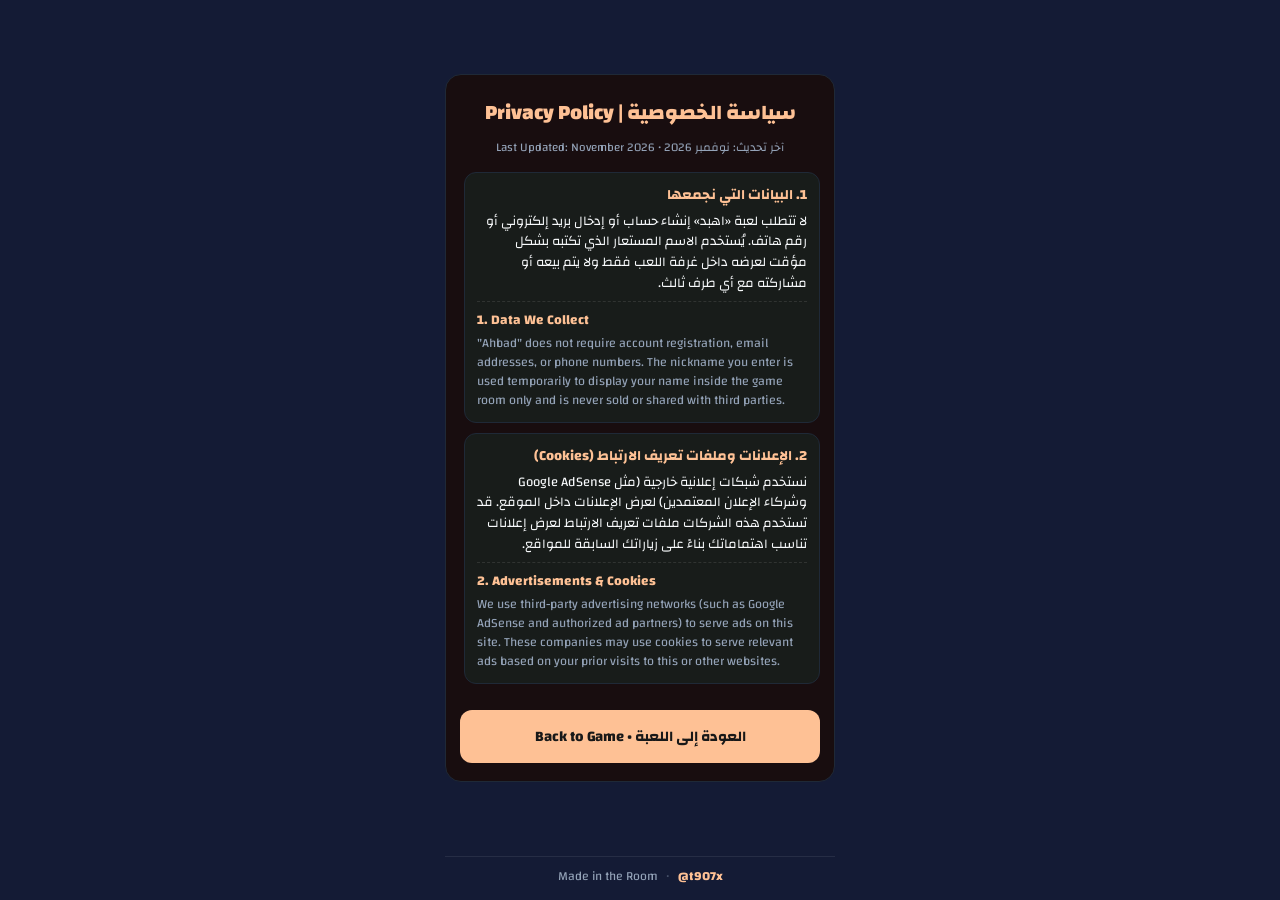
==== privacy.html @ c38eb174 "ff" ====
<!DOCTYPE html>
<html lang="ar" dir="rtl">
<head>
  <meta charset="UTF-8">
  <meta name="viewport" content="width=device-width, initial-scale=1.0">
  <title>سياسة الخصوصية | Privacy Policy - اهبد</title>
  <link rel="stylesheet" href="style.css">
  <style>
    .privacy-card {
      background-color: var(--bg-card);
      border: 1px solid var(--border-color);
      border-radius: var(--radius-lg);
      padding: 18px 14px;
      margin: auto 0;
    }
    .privacy-title {
      font-size: 1.3rem;
      font-weight: 800;
      color: var(--primary);
      text-align: center;
      margin-bottom: 4px;
    }
    .privacy-date {
      font-size: 0.74rem;
      color: var(--text-muted);
      text-align: center;
      margin-bottom: 14px;
    }
    .privacy-list {
      display: flex;
      flex-direction: column;
      gap: 10px;
      margin-bottom: 16px;
      max-height: 58dvh;
      overflow-y: auto;
      padding-left: 4px;
    }
    .privacy-item {
      background-color: var(--bg-input);
      border: 1px solid var(--border-color);
      border-radius: var(--radius-md);
      padding: 12px;
      font-size: 0.83rem;
      line-height: 1.55;
      color: var(--text-main);
    }
    .privacy-item strong {
      display: block;
      color: var(--primary);
      margin-bottom: 4px;
      font-size: 0.88rem;
    }
    .en-block {
      direction: ltr;
      text-align: left;
      color: var(--text-muted);
      font-size: 0.79rem;
      line-height: 1.5;
      margin-top: 8px;
      padding-top: 8px;
      border-top: 1px dashed rgba(255, 255, 255, 0.1);
    }
    .en-block strong {
      font-size: 0.84rem;
    }
  </style>
</head>
<body>

  <div class="app-container">
    <section class="privacy-card">
      <h1 class="privacy-title">سياسة الخصوصية | Privacy Policy</h1>
      <p class="privacy-date">آخر تحديث: نوفمبر 2026 • Last Updated: November 2026</p>

      <div class="privacy-list">
        <!-- البند 1 -->
        <div class="privacy-item">
          <strong>1. البيانات التي نجمعها</strong>
          لا تتطلب لعبة «اهبد» إنشاء حساب أو إدخال بريد إلكتروني أو رقم هاتف. يُستخدم الاسم المستعار الذي تكتبه بشكل مؤقت لعرضه داخل غرفة اللعب فقط ولا يتم بيعه أو مشاركته مع أي طرف ثالث.
          <div class="en-block">
            <strong>1. Data We Collect</strong>
            "Ahbad" does not require account registration, email addresses, or phone numbers. The nickname you enter is used temporarily to display your name inside the game room only and is never sold or shared with third parties.
          </div>
        </div>

        <!-- البند 2 -->
        <div class="privacy-item">
          <strong>2. الإعلانات وملفات تعريف الارتباط (Cookies)</strong>
          نستخدم شبكات إعلانية خارجية (مثل Google AdSense وشركاء الإعلان المعتمدين) لعرض الإعلانات داخل الموقع. قد تستخدم هذه الشركات ملفات تعريف الارتباط لعرض إعلانات تناسب اهتماماتك بناءً على زياراتك السابقة للمواقع.
          <div class="en-block">
            <strong>2. Advertisements & Cookies</strong>
            We use third-party advertising networks (such as Google AdSense and authorized ad partners) to serve ads on this site. These companies may use cookies to serve relevant ads based on your prior visits to this or other websites.
          </div>
        </div>

        <!-- البند 3 -->
        <div class="privacy-item">
          <strong>3. الروابط الخارجية</strong>
          قد تحتوي الإعلانات المعروضة على روابط لمواقع أو تطبيقات خارجية لا تخضع لإدارتنا، وننصح بمراجعة سياسات الخصوصية الخاصة بتلك المواقع عند زيارتها.
          <div class="en-block">
            <strong>3. External Links</strong>
            Displayed advertisements may contain links to external websites or apps not operated by us. We advise reviewing the privacy policies of any third-party sites you visit.
          </div>
        </div>

        <!-- البند 4 -->
        <div class="privacy-item">
          <strong>4. التواصل والاستفسارات</strong>
          لأي استفسار بخصوص الخصوصية أو اللعبة، يمكنك التواصل معنا مباشرة عبر حساب التليقرام:
          <a href="https://t.me/t907x" target="_blank" rel="noopener noreferrer" class="telegram-link" dir="ltr">@t907x</a>
          <div class="en-block">
            <strong>4. Contact Us</strong>
            For any inquiries regarding privacy or the game, please contact us directly via Telegram:
            <a href="https://t.me/t907x" target="_blank" rel="noopener noreferrer" class="telegram-link">@t907x</a>
          </div>
        </div>
      </div>

      <a href="index.html" class="btn btn-primary" style="display: block; text-align: center; text-decoration: none; color: #181818; font-size: 0.92rem;">
        العودة إلى اللعبة • Back to Game
      </a>
    </section>

    <footer class="app-footer" dir="ltr">
      <span>Made in the Room</span>
      <span class="footer-dot">•</span>
      <a href="https://t.me/t907x" target="_blank" rel="noopener noreferrer" class="telegram-link">@t907x</a>
    </footer>
  </div>

</body>
</html>
---- style.css ----
/* =========================================================
   إعدادات الألوان والمقاسات العامة (عدّل هنا لتغيير شكل اللعبة)
   ========================================================= */
@import url('https://fonts.googleapis.com/css2?family=Changa:wght@500;700;800&display=swap');
@import url('https://fonts.googleapis.com/css2?family=Cairo:wght@600;700;900&display=swap');
@import url('https://fonts.googleapis.com/css2?family=Lalezar&display=swap');
@import url('https://fonts.googleapis.com/css2?family=Lemonada:wght@700&display=swap');

 :root {                                                              /* حاوية المتغيرات العامة للموقع بالكامل */
  --bg-main: #141b35;                                                /* لون خلفية الصفحة الرئيسية */
  --bg-card: #180d0f;                                                /* لون خلفية البطاقات والمربعات */
  --bg-input: #181c1a;                                               /* لون خلفية خانات الكتابة والقوائم */
  --border-color: #1f2937;                                           /* لون الحدود الافتراضي للعناصر */
  --text-main: #f8fafc;                                              /* لون النصوص الأساسية الفاتح */
  --text-muted: #94a3b8;                                             /* لون النصوص الثانوية والفرعية */
  --primary: #fec195;                                                /* اللون الأساسي للأزرار الرئيسية */
  --primary-hover: #1d4ed8;                                          /* لون الزر الأساسي عند تمرير الفأرة عليه */
  --gold: #f59e0b;                                                   /* اللون الذهبي للمربعات المضاعفة والفائزين */
  --danger: #ef4444;                                                 /* لون رسائل الخطأ والتنبيهات وزر الحذف */
  --radius-lg: 16px;                                                 /* درجة استدارة زوايا البطاقات الكبيرة */
  --radius-md: 12px;                                                 /* درجة استدارة زوايا الأزرار والمربعات */
--font-family: 'Changa', sans-serif;                               /* نوع الخط المستخدم في كامل اللعبة */                                                                 /* نوع الخط المستخدم في كامل اللعبة */
}                                                                    /* نهاية تعريف المتغيرات */

/* =========================================================
   تنسيقات أساسية للصفحة
   ========================================================= */
* {                                                                  /* تحديد جميع عناصر الصفحة بدون استثناء */
  box-sizing: border-box;                                            /* حساب الحواف والمسافات الداخلية ضمن عرض العنصر */
  margin: 0;                                                         /* تصفير الهوامش الخارجية الافتراضية للمتصفح */
  padding: 0;                                                        /* تصفير المسافات الداخلية الافتراضية للمتصفح */
}                                                                    /* نهاية التنسيق العام */
body {
  background-color: var(--bg-main);
  color: var(--text-main);
  font-family: var(--font-family);
  min-height: 100vh;
  display: flex;
  justify-content: center;
  align-items: center;          /* يثبّت الشاشة من الأعلى بدل المنتصف */
  padding: 30px 16px 16px;          /* 30px هو الهامش العلوي الصغير (عدّله براحتك) */
  user-select: none;
}

.app-container {
  width: 100%;
  max-width: 390px;                 /* تصغير عرض الشاشة (كانت 480px) */
  min-height: 80vh;                 /* تصغير ارتفاع الشاشة (كانت 92vh) */
  display: flex;
  flex-direction: column;
  justify-content: space-between;
}
.hidden {                                                            /* كلاس مخصص لإخفاء الشاشات غير النشطة */
  display: none !important;                                          /* إخفاء العنصر تماماً وإعطاؤه الأولوية القصوى */
}                                                                    /* نهاية كلاس الإخفاء */

/* =========================================================
   البطاقات والمدخلات والأزرار
   ========================================================= */

.title-main {                                                        /* تنسيق العنوان الرئيسي الكبير */
  font-size: 3rem;                                                 /* حجم الخط الكبير للعنوان */
  font-weight: 100;                                                  /* سماكة الخط (عريض جداً) */
  text-align: center;                                                /* توسيط النص أفقياً */
  margin-bottom: 6px;      
  font-family: 'Lalezar', cursive;                                          /* مسافة خارجية أسفل العنوان */
}                                                                    /* نهاية تنسيق العنوان */

.subtitle {                                                          /* تنسيق النص الوصفي أسفل العنوان */
  font-size: 0.85rem;                                                /* حجم خط أصغر للوصف */
  color: var(--text-muted);                                          /* لون النص الثانوي الباهت */
  text-align: center;                                                /* توسيط النص أفقياً */
  margin-bottom: 20px;                                               /* مسافة خارجية تفصله عما تحته */
}                                                                    /* نهاية تنسيق الوصف */

.form-group {                                                        /* حاوية تجمع عنوان الخانة ومربع الإدخال */
  margin-bottom: 14px;                                               /* مسافة خارجية أسفل المجموعة */
}                                                                    /* نهاية حاوية الإدخال */

.form-label {                                                        /* تنسيق عنوان خانة الإدخال */
  display: block;                                                    /* جعل العنوان يأخذ سطراً مستقلاً لوحده */
  font-size: 0.85rem;                                                /* حجم خط عنوان الخانة */
  color: var(--text-muted);                                          /* لون النص الثانوي */
  margin-bottom: 6px;                                                /* مسافة صغيرة بين العنوان ومربع الكتابة */
  font-weight: 600;                                                  /* سماكة خط متوسطة */
}                                                                    /* نهاية عنوان الخانة */

.input-field {                                                       /* تنسيق مربعات كتابة الاسم والكود والإجابة */
  width: 100%;                                                       /* جعل مربع الكتابة يملأ كامل العرض المتاح */
  background-color: var(--bg-input);                                 /* لون خلفية مربع الكتابة */
  border: 2px solid var(--border-color);                             /* إطار حول مربع الكتابة بسماكة 2 بكسل */
  border-radius: var(--radius-md);                                   /* تدوير زوايا مربع الكتابة */
  padding: 12px 14px;                                                /* مسافة داخلية (12 أعلى/أسفل، 14 يمين/يسار) */
  color: var(--text-main);                                           /* لون النص الذي يكتبه اللاعب */
  font-size: 1rem;                                                   /* حجم الخط داخل مربع الكتابة */
  outline: none;                                                     /* إزالة الإطار الأزرق الافتراضي للمتصفح عند النقر */
  transition: border-color 0.2s;                                     /* جعل تغير لون الإطار ناعماً خلال 0.2 ثانية */
}                                                                    /* نهاية تنسيق مربع الكتابة */

.input-field:focus {                                                 /* حالة مربع الكتابة عندما يضغط عليه اللاعب للكتابة */
  border-color: var(--primary);                                      /* تغيير لون الإطار إلى اللون الأساسي */
}                                                                    /* نهاية حالة التركيز */

.code-input {                                                        /* تنسيق إضافي لخانة إدخال كود الغرفة */
  text-align: center;                                                /* توسيط الحروف داخل الخانة */
  letter-spacing: 6px;                                               /* تباعد كبير بين حروف الكود لتسهيل القراءة */
  font-weight: 800;                                                  /* جعل خط الكود عريضاً */
  text-transform: uppercase;                                         /* تحويل الحروف الإنجليزية تلقائياً إلى كبيرة */
  font-size: 1.2rem;                                                 /* تكبير حجم خط الكود */
}                                                                    /* نهاية تنسيق خانة الكود */

.btn {                                                               /* التنسيق الأساسي المشترك لكل الأزرار */
  width: 100%;                                                       /* جعل الزر يمتد على كامل العرض */
  border: none;                                                      /* إزالة الحدود الافتراضية للأزرار */
  border-radius: var(--radius-md);                                   /* تدوير زوايا الزر */
  padding: 13px 16px;                                                /* حجم الزر الداخلي (الارتفاع والعرض) */
  font-size: 1rem;                                                   /* حجم الخط داخل الزر */
  font-weight: 700;                                                  /* سماكة الخط داخل الزر */
  cursor: pointer;                                                   /* تحويل مؤشر الفأرة إلى شكل يد عند الوقوف عليه */
  transition: transform 0.1s, opacity 0.2s, background-color 0.2s;   /* حركة ناعمة عند الضغط أو تغيير اللون */
  color: #fff;                                                       /* لون النص أبيض داخل جميع الأزرار */
}                                                                    /* نهاية التنسيق الأساسي للأزرار */

.btn:active {                                                        /* تأثير اللحظة التي يُضغط فيها على الزر */
  transform: scale(0.98);                                            /* تصغير الزر بنسبة 2% ليعطي إحساس الضغطة */
}                                                                    /* نهاية تأثير الضغط */

.btn:disabled {                                                      /* شكل الزر عندما يكون معطلاً (غير قابل للضغط) */
  opacity: 0.45;                                                     /* جعل الزر شفافاً بنسبة 45% */
  cursor: not-allowed;                                               /* إظهار علامة المنع على مؤشر الفأرة */
  transform: none;                                                   /* إلغاء حركة التصغير عند الضغط */
}                                                                    /* نهاية حالة التعطيل */

.btn-primary {                                                       /* تنسيق الزر الأساسي (إنشاء غرفة / بدء / حجز) */
  background-color: var(--primary);                                  /* تلوين الزر باللون الأساسي */
}                                                                    /* نهاية الزر الأساسي */

.btn-primary:hover:not(:disabled) {                                  /* عند تمرير الفأرة على الزر الأساسي وهو مفعّل */
  background-color: var(--primary-hover);                            /* تغميق لون الزر قليلاً */
}                                                                    /* نهاية تأثير التمرير */

.btn-secondary {                                                     /* تنسيق الزر الثانوي (دخول / نسخ / إضافة بوت) */
  background-color: #1e293b;                                         /* لون خلفية رمادي مزرق داكن */
  border: 1px solid #334155;                                         /* إطار رفيع حول الزر الثانوي */
}                                                                    /* نهاية الزر الثانوي */

.btn-secondary:hover:not(:disabled) {                                /* عند تمرير الفأرة على الزر الثانوي */
  background-color: #334155;                                         /* تفتيح لون الخلفية قليلاً */
}                                                                    /* نهاية تأثير التمرير */

.btn-success {                                                       /* تنسيق زر النجاح الأخضر (ابدأ المباراة) */
  background-color: #059669;                                         /* لون خلفية أخضر */
}                                                                    /* نهاية زر النجاح */

.btn-success:hover:not(:disabled) {                                  /* عند تمرير الفأرة على الزر الأخضر */
  background-color: #047857;                                         /* تغميق اللون الأخضر قليلاً */
}                                                                    /* نهاية تأثير التمرير */

.btn-sm {                                                            /* تنسيق الأزرار الصغيرة (نسخ الكود / خروج) */
  width: auto;                                                       /* جعل عرض الزر على قد النص فقط وليس كاملاً */
  padding: 6px 12px;                                                 /* تقليل المساحة الداخلية ليصبح صغيراً */
  font-size: 0.8rem;                                                 /* تصغير حجم الخط */
  border-radius: 8px;                                                /* تدوير خفيف للزوايا */
}                                                                    /* نهاية الأزرار الصغيرة */

.divider {                                                           /* الخط الفاصل الذي يتوسطه نص "أو انضم بكود" */
  display: flex;                                                     /* تفعيل الترتيب المرن لوضع الخطين يمين ويسار النص */
  align-items: center;                                               /* محاذاة الخطين في منتصف ارتفاع النص */
  text-align: center;                                                /* توسيط النص */
  color: var(--text-muted);                                          /* لون النص الثانوي */
  font-size: 0.8rem;                                                 /* حجم خط صغير */
  margin: 18px 0;                                                    /* مسافة أعلى وأسفل الخط الفاصل */
}                                                                    /* نهاية الخط الفاصل */

.divider::before,                                                    /* الخط الأيمن قبل النص */
.divider::after {                                                    /* الخط الأيسر بعد النص */
  content: '';                                                       /* إنشاء عنصر فارغ لرسم الخط */
  flex: 1;                                                           /* جعل كل خط يتمدد ليأخذ نصف المساحة المتبقية */
  border-bottom: 1px solid var(--border-color);                      /* رسم الخط السفلي الرفيع */
}                                                                    /* نهاية رسم الخطين */

.divider span {                                                      /* النص الموجود في منتصف الخط الفاصل */
  padding: 0 10px;                                                   /* ترك مسافة يمين ويسار النص عن الخطين */
}                                                                    /* نهاية تنسيق نص الفاصل */

.join-row {                                                          /* صف يجمع خانة كتابة الكود وزر الدخول بجانب بعض */
  display: flex;                                                     /* وضع الخانة والزر في صف أفقي واحد */
  gap: 8px;                                                          /* مسافة 8 بكسل بين الخانة والزر */
}                                                                    /* نهاية صف الانضمام */

.join-row .btn {                                                     /* زر الدخول داخل صف الانضمام */
  width: 40%;                                                        /* جعل عرض الزر 40% والباقي لخانة الكود */
}                                                                    /* نهاية عرض زر الدخول */

/* =========================================================
   شاشة غرفة الانتظار (Lobby)
   ========================================================= */
.room-header {                                                       /* الصندوق العلوي الذي يعرض كود الغرفة */
  background-color: var(--bg-input);                                 /* لون خلفية الصندوق */
  border: 1px dashed #3b82f6;                                        /* إطار متقطع باللون الأزرق */
  border-radius: var(--radius-md);                                   /* تدوير الزوايا */
  padding: 14px;                                                     /* مسافة داخلية */
  text-align: center;                                                /* توسيط المحتوى */
  margin-bottom: 16px;                                               /* مسافة أسفل الصندوق */
}                                                                    /* نهاية رأس الغرفة */

.room-code-display {                                                 /* تنسيق حروف كود الغرفة الكبير (مثل ABCD) */
  font-size: 2rem;                                                   /* حجم خط كبير جداً وواضح */
  font-weight: 900;                                                  /* أقصى سماكة للخط */
  letter-spacing: 8px;                                               /* تباعد عريض بين الحروف */
  color: #60a5fa;                                                    /* لون أزرق فاتح مميز */
  margin: 6px 0;                                                     /* مسافة أعلى وأسفل الكود */
}                                                                    /* نهاية تنسيق عرض الكود */

.players-status-bar {                                                /* الشريط الذي يعرض عدد اللاعبين المتصلين */
  display: flex;                                                     /* وضع العنوان والعداد في صف واحد */
  justify-content: space-between;                                    /* دفع العنوان لليمين والعداد لليسار */
  align-items: center;                                               /* محاذاة عمودية في المنتصف */
  font-size: 0.85rem;                                                /* حجم الخط */
  margin-bottom: 10px;                                               /* مسافة أسفل الشريط */
  color: var(--text-muted);                                          /* لون النص الثانوي */
}                                                                    /* نهاية شريط حالة اللاعبين */

.players-list {                                                      /* قائمة اللاعبين داخل غرفة الانتظار */
  list-style: none;                                                  /* إزالة النقاط السوداء الافتراضية للقوائم */
  display: flex;                                                     /* تفعيل الترتيب المرن */
  flex-direction: column;                                            /* ترتيب اللاعبين تحت بعض عمودياً */
  gap: 8px;                                                          /* مسافة 8 بكسل بين كل لاعب والآخر */
  margin-bottom: 16px;                                               /* مسافة أسفل القائمة */
}                                                                    /* نهاية قائمة اللاعبين */

.player-item {                                                       /* بطاقة كل لاعب داخل قائمة الغرفة */
  display: flex;                                                     /* وضع اسم اللاعب وزر الحذف في صف واحد */
  justify-content: space-between;                                    /* دفع الاسم لليمين وزر الحذف لليسار */
  align-items: center;                                               /* محاذاة العناصر في المنتصف عمودياً */
  background-color: var(--bg-input);                                 /* لون خلفية بطاقة اللاعب */
  border: 1px solid var(--border-color);                             /* إطار رفيع حول البطاقة */
  padding: 10px 14px;                                                /* مسافة داخلية */
  border-radius: var(--radius-md);                                   /* تدوير الزوايا */
  font-weight: 700;                                                  /* خط عريض لاسم اللاعب */
  font-size: 0.95rem;                                                /* حجم خط الاسم */
}                                                                    /* نهاية بطاقة اللاعب */

.player-info {                                                       /* حاوية تجمع دائرة اللون واسم اللاعب وشارته */
  display: flex;                                                     /* ترتيبها أفقياً بجانب بعض */
  align-items: center;                                               /* محاذاتها في المنتصف */
  gap: 10px;                                                         /* مسافة 10 بكسل بين اللون والاسم والشارة */
}                                                                    /* نهاية معلومات اللاعب */

.color-dot {                                                         /* الدائرة الصغيرة التي توضح لون كل لاعب */
  width: 14px;                                                       /* عرض الدائرة */
  height: 14px;                                                      /* ارتفاع الدائرة */
  border-radius: 50%;                                                /* جعل الشكل دائرياً تماماً */
  display: inline-block;                                             /* السماح بتحديد العرض والارتفاع */
}                                                                    /* نهاية دائرة اللون */

.badge {                                                             /* الشارة الصغيرة (مثل: المضيف / أنت / رقم الغرفة) */
  font-size: 0.72rem;                                                /* حجم خط صغير للشارة */
  padding: 2px 8px;                                                  /* مسافة داخلية صغيرة */
  border-radius: 99px;                                               /* جعل حواف الشارة دائرية بالكامل (كبسولة) */
  background-color: #1e293b;                                         /* لون خلفية الشارة */
  color: #cbd5e1;                                                    /* لون نص الشارة */
}                                                                    /* نهاية الشارة */

.remove-player-btn {                                                 /* زر علامة (✕) لإزالة لاعب تجريبي من الغرفة */
  background: none;                                                  /* بدون خلفية */
  border: none;                                                      /* بدون إطار */
  color: var(--danger);                                              /* لون أحمر لعلامة الحذف */
  font-weight: bold;                                                 /* خط عريض */
  cursor: pointer;                                                   /* شكل يد عند التمرير */
  font-size: 1rem;                                                   /* حجم العلامة */
  padding: 2px 6px;                                                  /* توسيع مساحة الضغط حول العلامة */
}                                                                    /* نهاية زر الإزالة */

.lobby-actions {                                                     /* حاوية أزرار التحكم أسفل غرفة الانتظار */
  display: flex;                                                     /* تفعيل الترتيب المرن */
  flex-direction: column;                                            /* ترتيب الأزرار فوق بعضها */
  gap: 10px;                                                         /* مسافة 10 بكسل بين كل زر والآخر */
}                                                                    /* نهاية حاوية أزرار الغرفة */

/* =========================================================
   ألوان اللاعبين الخمسة (من لاعب 1 إلى لاعب 5)
   ========================================================= */
.player-bg-0 { background-color: #2563eb; border-color: #60a5fa; }   /* لون مربعات اللاعب الأول (أزرق) */
.player-bg-1 { background-color: #e11d48; border-color: #fb7185; }   /* لون مربعات اللاعب الثاني (وردي) */
.player-bg-2 { background-color: #059669; border-color: #34d399; }   /* لون مربعات اللاعب الثالث (أخضر) */
.player-bg-3 { background-color: #d97706; border-color: #fbbf24; }   /* لون مربعات اللاعب الرابع (برتقالي) */
.player-bg-4 { background-color: #7c3aed; border-color: #a78bfa; }   /* لون مربعات اللاعب الخامس (بنفسجي) */

.dot-0 { background-color: #3b82f6; }                                /* دائرة لون اللاعب الأول (أزرق) */
.dot-1 { background-color: #f43f5e; }                                /* دائرة لون اللاعب الثاني (وردي) */
.dot-2 { background-color: #10b981; }                                /* دائرة لون اللاعب الثالث (أخضر) */
.dot-3 { background-color: #f59e0b; }                                /* دائرة لون اللاعب الرابع (برتقالي) */
.dot-4 { background-color: #8b5cf6; }                                /* دائرة لون اللاعب الخامس (بنفسجي) */

/* =========================================================
   شاشة اللعب والشبكة
   ========================================================= */
.top-bar {                                                           /* الشريط العلوي أثناء اللعب (الجولة / الغرفة / المتبقي) */
  display: flex;                                                     /* وضع العناصر الثلاثة في صف واحد */
  justify-content: space-between;                                    /* توزيعها بالتساوي على أطراف الشريط */
  align-items: center;                                               /* محاذاة عمودية في المنتصف */
  font-size: 0.85rem;                                                /* حجم الخط */
  color: var(--text-muted);                                          /* لون النص الثانوي */
  margin-bottom: 10px;                                               /* مسافة أسفل الشريط */
}                                                                    /* نهاية الشريط العلوي */

.remaining-badge {                                                   /* نص عدد المربعات المتبقية في الجولة */
  color: var(--gold);                                                /* تلوينه بالذهبي للفت الانتباه */
  font-weight: 800;                                                  /* خط عريض */
}                                                                    /* نهاية نص المتبقي */

.scoreboard {                                                        /* لوحة عرض نقاط جميع اللاعبين */
  display: grid;                                                     /* تفعيل نظام الشبكة لتقسيم الأعمدة بالتساوي */
  gap: 6px;                                                          /* مسافة 6 بكسل بين بطاقة كل لاعب والآخر */
  margin-bottom: 14px;                                               /* مسافة أسفل لوحة النقاط */
}                                                                    /* نهاية لوحة النقاط */

.score-card {                                                        /* بطاقة نقاط اللاعب الواحد في الأعلى */
  background-color: var(--bg-card);                                  /* لون خلفية البطاقة */
  border: 2px solid var(--border-color);                             /* إطار بسماكة 2 بكسل */
  border-radius: var(--radius-md);                                   /* تدوير الزوايا */
  padding: 6px 4px;                                                  /* مسافة داخلية مدمجة */
  text-align: center;                                                /* توسيط الاسم والنقاط */
}                                                                    /* نهاية بطاقة النقاط */

.score-card.border-0 { border-color: #3b82f6; }                      /* لون إطار بطاقة اللاعب الأول (أزرق) */
.score-card.border-1 { border-color: #f43f5e; }                      /* لون إطار بطاقة اللاعب الثاني (وردي) */
.score-card.border-2 { border-color: #10b981; }                      /* لون إطار بطاقة اللاعب الثالث (أخضر) */
.score-card.border-3 { border-color: #f59e0b; }                      /* لون إطار بطاقة اللاعب الرابع (برتقالي) */
.score-card.border-4 { border-color: #8b5cf6; }                      /* لون إطار بطاقة اللاعب الخامس (بنفسجي) */

.score-name {                                                        /* اسم اللاعب داخل بطاقة النقاط */
  font-size: 0.75rem;                                                /* خط صغير ليناسب وجود 5 لاعبين بجانب بعض */
  color: var(--text-muted);                                          /* لون النص الثانوي */
  white-space: nowrap;                                               /* منع نزول الاسم لسطر ثانٍ */
  overflow: hidden;                                                  /* إخفاء أي حروف زائدة عن عرض البطاقة */
  text-overflow: ellipsis;                                           /* وضع ثلاث نقاط (...) إذا كان الاسم طويلاً */
}                                                                    /* نهاية اسم اللاعب */

.score-val {                                                         /* رقم نقاط اللاعب */
  font-size: 1.15rem;                                                /* حجم خط كبير وواضح للرقم */
  font-weight: 900;                                                  /* أقصى سماكة للرقم */
  margin-top: 2px;                                                   /* مسافة صغيرة فوق الرقم */
}                                                                    /* نهاية رقم النقاط */

.question-box {                                                      /* الصندوق الذي يعرض التصنيف والسؤال الحالي */
  background-color: var(--bg-card);                                  /* لون خلفية صندوق السؤال */
  border: 1px solid var(--border-color);                             /* إطار رفيع حول الصندوق */
  border-radius: var(--radius-lg);                                   /* تدوير الزوايا */
  padding: 16px;                                                     /* مسافة داخلية */
  text-align: center;                                                /* توسيط النص */
  margin-bottom: 14px;                                               /* مسافة أسفل صندوق السؤال */
}                                                                    /* نهاية صندوق السؤال */

.category-tag {                                                      /* شارة اسم التصنيف (مثل: كشتة وبر / سيارات) */
  display: inline-block;                                             /* جعل الخلفية على مقاس النص فقط */
  background-color: rgba(37, 99, 235, 0.2);                          /* خلفية زرقاء شفافة */
  color: #93c5fd;                                                    /* لون نص أزرق فاتح */
  font-size: 0.78rem;                                                /* حجم خط التصنيف */
  font-weight: 700;                                                  /* خط عريض */
  padding: 3px 12px;                                                 /* مسافة داخلية */
  border-radius: 99px;                                               /* حواف دائرية بالكامل */
  margin-bottom: 6px;                                                /* مسافة بين التصنيف والسؤال */
}                                                                    /* نهاية شارة التصنيف */

.question-text {                                                     /* نص السؤال المطلوب الإجابة عليه */
  font-size: 1.2rem;                                                 /* حجم خط السؤال */
  font-weight: 800;                                                  /* خط عريض */
  line-height: 1.4;                                                  /* تباعد مريح بين أسطر السؤال */
}                                                                    /* نهاية نص السؤال */

/* شبكة الـ 12 مربع */
.squares-grid {                                                      /* حاوية شبكة المربعات الـ 12 */
  display: grid;                                                     /* تفعيل نظام الشبكة */
  grid-template-columns: repeat(3, 1fr);                             /* تقسيم الشبكة إلى 3 أعمدة متساوية العرض */
  gap: 10px;                                                         /* مسافة 10 بكسل بين كل مربع والآخر */
  margin-bottom: 14px;                                               /* مسافة أسفل الشبكة */
}                                                                    /* نهاية شبكة المربعات */

.square-cell {                                                       /* تنسيق المربع الواحد وهو فارغ */
  height: 78px;                                                      /* ارتفاع المربع الثابت */
  border-radius: var(--radius-md);                                   /* تدوير زوايا المربع */
  border: 2px dashed var(--border-color);                            /* إطار متقطع يوضح أن المربع متاح للحجز */
  background-color: var(--bg-card);                                  /* لون خلفية المربع */
  display: flex;                                                     /* تفعيل الترتيب المرن لتوسيط الرقم */
  flex-direction: column;                                            /* ترتيب المحتوى عمودياً */
  justify-content: center;                                           /* توسيط عمودي */
  align-items: center;                                               /* توسيط أفقي */
  padding: 6px;                                                      /* مسافة داخلية */
  text-align: center;                                                /* توسيط النص */
  font-weight: 800;                                                  /* خط عريض لرقم المربع */
  color: #475569;                                                    /* لون باهت لرقم المربع الفارغ */
}                                                                    /* نهاية المربع الفارغ */

.square-cell.golden {                                                /* تنسيق المربع الذهبي المضاعف (x2) وهو فارغ */
  border-color: rgba(245, 158, 11, 0.5);                             /* إطار ذهبي شبه شفاف */
  background-color: rgba(245, 158, 11, 0.08);                        /* خلفية ذهبية خفيفة جداً */
  color: var(--gold);                                                /* نص باللون الذهبي */
  font-size: 0.85rem;                                                /* حجم الخط */
}                                                                    /* نهاية المربع الذهبي */

.square-cell.claimed {                                               /* شكل المربع بعد أن يحجزه أحد اللاعبين */
  border-style: solid;                                               /* تحويل الإطار من متقطع إلى متصل */
  color: #ffffff;                                                    /* جعل النص أبيض ساطعاً */
  animation: popIn 0.2s ease-out forwards;                           /* تشغيل حركة النبض عند الحجز */
  box-shadow: 0 4px 12px rgba(0, 0, 0, 0.3);                         /* إضافة ظل خفيف للمربع المحجوز */
}                                                                    /* نهاية المربع المحجوز */

.claimed-word {                                                      /* الكلمة الصحيحة التي كتبها اللاعب داخل المربع */
  font-size: 0.9rem;                                                 /* حجم خط الكلمة */
  line-height: 1.2;                                                  /* تباعد الأسطر إذا كانت الكلمة من كلمتين */
}                                                                    /* نهاية الكلمة المحجوزة */

.claimed-owner {                                                     /* اسم اللاعب صاحب المربع أسفل الكلمة */
  font-size: 0.7rem;                                                 /* خط صغير لاسم اللاعب */
  opacity: 0.9;                                                      /* شفافية خفيفة لتمييزه عن الكلمة */
  margin-top: 4px;                                                   /* مسافة صغيرة تفصله عن الكلمة */
}                                                                    /* نهاية اسم صاحب المربع */

@keyframes popIn {                                                   /* تعريف حركة الظهور السريع للمربع عند الحجز */
  0% { transform: scale(0.85); opacity: 0.5; }                       /* بداية الحركة: المربع أصغر قليلاً وشفاف */
  100% { transform: scale(1); opacity: 1; }                          /* نهاية الحركة: المربع بحجمه الطبيعي وواضح */
}                                                                    /* نهاية تعريف الحركة */

/* شريط الإدخال */
.feedback-msg {                                                      /* سطر رسائل الخطأ (مثل: محجوزة مسبقاً) */
  height: 22px;                                                      /* حجز ارتفاع ثابت حتى لا تهتز الصفحة عند ظهور رسالة */
  text-align: center;                                                /* توسيط رسالة الخطأ */
  font-size: 0.85rem;                                                /* حجم خط الرسالة */
  font-weight: 700;                                                  /* خط عريض */
  color: var(--danger);                                              /* لون أحمر للتنبيه */
  margin-bottom: 4px;                                                /* مسافة صغيرة أسفل الرسالة */
}                                                                    /* نهاية رسالة الخطأ */

.answer-form {                                                       /* النموذج الذي يجمع خانة الإجابة وزر حجز */
  display: flex;                                                     /* وضعهما في صف أفقي واحد */
  gap: 8px;                                                          /* مسافة 8 بكسل بين الخانة والزر */
}                                                                    /* نهاية نموذج الإجابة */

.answer-form .btn {                                                  /* زر "حجز" بجانب خانة الإجابة */
  width: 90px;                                                       /* تثبيت عرض الزر على 90 بكسل */
}                                                                    /* نهاية زر الحجز */

/* =========================================================
   النافذة المنبثقة لنهاية الجولة / المباراة
   ========================================================= */
.modal-overlay {                                                     /* الخلفية المعتمة التي تغطي الشاشة عند انتهاء الجولة */
  position: fixed;                                                   /* تثبيت الغطاء فوق كامل الشاشة */
  inset: 0;                                                          /* مد الغطاء من جميع الاتجاهات (أعلى، أسفل، يمين، يسار) */
  background-color: rgba(0, 0, 0, 0.82);                             /* لون أسود شفاف بنسبة 82% */
  backdrop-filter: blur(4px);                                        /* إضافة تأثير ضبابي (تغبيش) للخلفية */
  display: flex;                                                     /* تفعيل الترتيب المرن لتوسيط النافذة */
  justify-content: center;                                           /* توسيط النافذة أفقياً */
  align-items: center;                                               /* توسيط النافذة عمودياً */
  padding: 16px;                                                     /* مسافة أمان من حواف الشاشة */
  z-index: 50;                                                       /* جعل النافذة فوق جميع عناصر الصفحة */
}                                                                    /* نهاية الغطاء المعتم */

.modal-box {                                                         /* صندوق النتائج المنبثق في منتصف الشاشة */
  background-color: var(--bg-card);                                  /* لون خلفية الصندوق */
  border: 1px solid #334155;                                         /* إطار حول الصندوق */
  border-radius: var(--radius-lg);                                   /* تدوير الزوايا */
  padding: 24px;                                                     /* مسافة داخلية */
  max-width: 380px;                                                  /* أقصى عرض لصندوق النتائج */
  width: 100%;                                                       /* يملأ العرض المتاح حتى 380 بكسل */
  text-align: center;                                                /* توسيط النصوص */
}                                                                    /* نهاية صندوق النتائج */

.modal-title {                                                       /* عنوان النافذة (انتهت الجولة / البطل) */
  font-size: 1.45rem;                                                /* حجم خط كبير */
  font-weight: 900;                                                  /* خط عريض جداً */
  color: var(--gold);                                                /* تلوينه بالذهبي */
  margin-bottom: 12px;                                               /* مسافة أسفل العنوان */
}                                                                    /* نهاية عنوان النافذة */

.ranking-list {                                                      /* قائمة ترتيب اللاعبين حسب النقاط */
  list-style: none;                                                  /* إزالة النقاط الافتراضية للقائمة */
  margin: 14px 0 20px;                                               /* مسافة أعلى وأسفل القائمة */
  display: flex;                                                     /* تفعيل الترتيب المرن */
  flex-direction: column;                                            /* ترتيب اللاعبين عمودياً من الأول للأخير */
  gap: 8px;                                                          /* مسافة 8 بكسل بين كل لاعب */
}                                                                    /* نهاية قائمة الترتيب */

.ranking-item {                                                      /* سطر كل لاعب في قائمة الترتيب */
  display: flex;                                                     /* وضع الاسم يميناً والنقاط يساراً */
  justify-content: space-between;                                    /* توزيعهما على طرفي السطر */
  background-color: var(--bg-input);                                 /* لون خلفية السطر */
  padding: 10px 14px;                                                /* مسافة داخلية */
  border-radius: 10px;                                               /* تدوير خفيف للزوايا */
  font-weight: 700;                                                  /* خط عريض */
  font-size: 0.95rem;                                                /* حجم الخط */
}                                                                    /* نهاية سطر الترتيب */

/* =========================================================
   شاشة البداية وشرح القواعد
   ========================================================= */
.rules-list {                                                        /* قائمة شرح قواعد اللعبة في شاشة البداية */
  list-style: none;                                                  /* إزالة النقاط الافتراضية للقائمة */
  display: flex;                                                     /* تفعيل الترتيب المرن */
  flex-direction: column;                                            /* ترتيب القواعد تحت بعض عمودياً */
  gap: 10px;                                                         /* مسافة 10 بكسل بين كل قاعدة */
  margin: 18px 0 22px;                                               /* مسافة أعلى وأسفل القائمة */
  text-align: right;                                                 /* محاذاة نص القواعد لليمين */
}                                                                    /* نهاية قائمة القواعد */

.rule-item {                                                         /* بطاقة كل قاعدة من قواعد اللعبة */
  display: flex;                                                     /* وضع الأيقونة بجانب نص القاعدة */
  align-items: flex-start;                                           /* محاذاة الأيقونة مع بداية السطر الأول */
  gap: 10px;                                                         /* مسافة 10 بكسل بين الأيقونة والنص */
  background-color: var(--bg-input);                                 /* لون خلفية البطاقة */
  border: 1px solid var(--border-color);                             /* إطار رفيع حول القاعدة */
  border-radius: var(--radius-md);                                   /* تدوير الزوايا */
  padding: 12px;                                                     /* مسافة داخلية */
  font-size: 0.9rem;                                                 /* حجم خط القاعدة */
  line-height: 1.5;                                                  /* تباعد مريح بين الأسطر */
  color: var(--text-main);                                           /* لون النص الأساسي */
}                                                                    /* نهاية بطاقة القاعدة */

.rule-icon {                                                         /* أيقونة القاعدة (⚡ / 🚫 / ⭐ / 🏆) */
  font-size: 1.2rem;                                                 /* تكبير حجم الأيقونة قليلاً */
  flex-shrink: 0;                                                    /* منع انكماش حجم الأيقونة إذا طال النص */
}                                                                    /* نهاية تنسيق الأيقونة */

.gold-text {                                                         /* تمييز الكلمات المهمة باللون الذهبي داخل الشرح */
  color: var(--gold);                                                /* تلوين النص بالذهبي */
  font-weight: 800;                                                  /* جعل الخط عريضاً */
}                                                                    /* نهاية تمييز النص الذهبي */
/* =========================================================
   زر البداية بالتأثير الأول الأصلي (ينطلق عند الضغط)
   ========================================================= */
.star-btn {
  position: relative;
  width: 100%;
  padding: 14px 35px;
  background: #fec195;
  font-family: inherit;
  font-size: 1.05rem;
  font-weight: 800;
  color: #181818;
  border: 3px solid #fec195;
  border-radius: var(--radius-md);
  box-shadow: 0 0 0 #fec1958c;
  transition: all 0.3s ease-in-out;
  cursor: pointer;
}

/* النجوم مخفية داخل الزر قبل الضغط */
.star-btn .star-1 {
  position: absolute;
  top: 20%;
  left: 20%;
  width: 25px;
  height: auto;
  filter: drop-shadow(0 0 0 #fffdef);
  z-index: -5;
  pointer-events: none;
  transition: all 1s cubic-bezier(0.05, 0.83, 0.43, 0.96);
}

.star-btn .star-2 {
  position: absolute;
  top: 45%;
  left: 45%;
  width: 15px;
  height: auto;
  filter: drop-shadow(0 0 0 #fffdef);
  z-index: -5;
  pointer-events: none;
  transition: all 1s cubic-bezier(0, 0.4, 0, 1.01);
}

.star-btn .star-3 {
  position: absolute;
  top: 40%;
  left: 40%;
  width: 5px;
  height: auto;
  filter: drop-shadow(0 0 0 #fffdef);
  z-index: -5;
  pointer-events: none;
  transition: all 1s cubic-bezier(0, 0.4, 0, 1.01);
}

.star-btn .star-4 {
  position: absolute;
  top: 20%;
  left: 40%;
  width: 8px;
  height: auto;
  filter: drop-shadow(0 0 0 #fffdef);
  z-index: -5;
  pointer-events: none;
  transition: all 0.8s cubic-bezier(0, 0.4, 0, 1.01);
}

.star-btn .star-5 {
  position: absolute;
  top: 25%;
  left: 45%;
  width: 15px;
  height: auto;
  filter: drop-shadow(0 0 0 #fffdef);
  z-index: -5;
  pointer-events: none;
  transition: all 0.6s cubic-bezier(0, 0.4, 0, 1.01);
}

.star-btn .star-6 {
  position: absolute;
  top: 5%;
  left: 50%;
  width: 5px;
  height: auto;
  filter: drop-shadow(0 0 0 #fffdef);
  z-index: -5;
  pointer-events: none;
  transition: all 0.8s ease;
}

/* شكل الزر وانطلاق النجوم لحظة الضغط */
.star-btn.clicked {
  background: transparent;
  color: #fec195;
  box-shadow: 0 0 25px #fec1958c;
}

.star-btn.clicked .star-1 {
  top: -80%;
  left: -5%;
  width: 25px;
  filter: drop-shadow(0 0 10px #fffdef);
  z-index: 2;
}

.star-btn.clicked .star-2 {
  top: -35%;
  left: 15%;
  width: 15px;
  filter: drop-shadow(0 0 10px #fffdef);
  z-index: 2;
}

.star-btn.clicked .star-3 {
  top: 65%;
  left: 25%;
  width: 5px;
  filter: drop-shadow(0 0 10px #fffdef);
  z-index: 2;
}

.star-btn.clicked .star-4 {
  top: 30%;
  left: 80%;
  width: 8px;
  filter: drop-shadow(0 0 10px #fffdef);
  z-index: 2;
}

.star-btn.clicked .star-5 {
  top: -25%;
  left: 100%;
  width: 15px;
  filter: drop-shadow(0 0 10px #fffdef);
  z-index: 2;
}

.star-btn.clicked .star-6 {
  top: -15%;
  left: 60%;
  width: 5px;
  filter: drop-shadow(0 0 10px #fffdef);
  z-index: 2;
}

.star-btn .fil0 {
  fill: #fffdef;
}
/* =========================================================
   زر إنشاء غرفة ثلاثي الأبعاد (Uiverse)
   ========================================================= */
.container-button {
  display: grid;
  grid-template-columns: 1fr 1fr 1fr;
  grid-template-rows: 1fr 1fr;
  grid-template-areas:
    "bt-1 bt-2 bt-3"
    "bt-4 bt-5 bt-6";
  position: relative;
  perspective: 800px;
  padding: 0;
  width: 100%;
  height: 50px;
  cursor: pointer;
  transition: all 0.3s ease-in-out;
}

.container-button:active {
  transform: scale(0.96);
}

.hover {
  position: absolute;
  width: 100%;
  height: 100%;
  z-index: 200;
}

.bt-1 { grid-area: bt-1; }
.bt-2 { grid-area: bt-2; }
.bt-3 { grid-area: bt-3; }
.bt-4 { grid-area: bt-4; }
.bt-5 { grid-area: bt-5; }
.bt-6 { grid-area: bt-6; }

/* إمالة الزر حسب جهة مرور الفأرة */
.bt-1:hover ~ .create-3d-btn {
  transform: rotateX(15deg) rotateY(-15deg) rotateZ(0deg);
  box-shadow: -2px -2px #18181888;
}
.bt-1:hover ~ .create-3d-btn::after {
  animation: shake 0.5s ease-in-out 0.3s;
  text-shadow: -2px -2px #18181888;
}

.bt-3:hover ~ .create-3d-btn {
  transform: rotateX(15deg) rotateY(15deg) rotateZ(0deg);
  box-shadow: 2px -2px #18181888;
}
.bt-3:hover ~ .create-3d-btn::after {
  animation: shake 0.5s ease-in-out 0.3s;
  text-shadow: 2px -2px #18181888;
}

.bt-4:hover ~ .create-3d-btn {
  transform: rotateX(-15deg) rotateY(-15deg) rotateZ(0deg);
  box-shadow: -2px 2px #18181888;
}
.bt-4:hover ~ .create-3d-btn::after {
  animation: shake 0.5s ease-in-out 0.3s;
  text-shadow: -2px 2px #18181888;
}

.bt-6:hover ~ .create-3d-btn {
  transform: rotateX(-15deg) rotateY(15deg) rotateZ(0deg);
  box-shadow: 2px 2px #18181888;
}
.bt-6:hover ~ .create-3d-btn::after {
  animation: shake 0.5s ease-in-out 0.3s;
  text-shadow: 2px 2px #18181888;
}

/* تفريغ الخلفية ورفع النص عند التمرير */
.hover:hover ~ .create-3d-btn::before {
  background: transparent;
}

.hover:hover ~ .create-3d-btn::after {
  content: "اضغط للإنشاء ✨";
  top: -85%;
  transform: translate(-50%, 0);
  font-size: 1.1rem;
  color: #fec195;
}

.create-3d-btn {
  position: absolute;
  inset: 0;
  padding: 0;
  width: 100%;
  height: 50px;
  background: transparent;
  font-family: inherit;
  border: 3px solid #fec195;
  border-radius: var(--radius-md);
  transition: all 0.3s ease-in-out;
}

.create-3d-btn::before {
  content: "";
  position: absolute;
  top: 50%;
  left: 50%;
  transform: translate(-50%, -50%);
  width: 100%;
  height: 100%;
  background-color: #fec195;
  border-radius: 9px;
  transition: all 0.3s ease-in-out;
  z-index: -1;
}

.create-3d-btn::after {
  content: "+ إنشاء غرفة جديدة";
  position: absolute;
  top: 50%;
  left: 50%;
  transform: translate(-50%, -50%);
  width: 100%;
  height: 50px;
  background-color: transparent;
  font-size: 1.05rem;
  font-weight: 800;
  line-height: 44px;
  color: #181818;
  border: none;
  border-radius: var(--radius-md);
  transition: all 0.3s ease-in-out;
  z-index: 2;
}

@keyframes shake {
  0% { left: 47%; }
  25% { left: 53%; }
  50% { left: 48%; }
  75% { left: 52%; }
  100% { left: 50%; }
}
/* =========================================================
   شاشة الانتظار والتحميل بين الصفحات
   ========================================================= */
.loading-overlay {
  position: fixed;
  inset: 0;
  background-color: rgba(9, 13, 22, 0.88);
  backdrop-filter: blur(6px);
  display: flex;
  flex-direction: column;
  justify-content: center;
  align-items: center;
  gap: 16px;
  z-index: 999; /* أعلى من جميع الأزرار والطبقات */
}

/* شبكة المربعات الأربعة المتحركة */
.loader-squares {
  display: grid;
  grid-template-columns: repeat(2, 18px);
  gap: 6px;
}

.loader-squares span {
  width: 18px;
  height: 18px;
  background-color: #fec195;
  border-radius: 4px;
  animation: squarePulse 0.9s infinite ease-in-out;
}

.loader-squares span:nth-child(2) { animation-delay: 0.15s; }
.loader-squares span:nth-child(3) { animation-delay: 0.3s; }
.loader-squares span:nth-child(4) { animation-delay: 0.45s; }

.loading-text {
  color: #fec195;
  font-weight: 800;
  font-size: 1rem;
  letter-spacing: 0.5px;
}

@keyframes squarePulse {
  0%, 100% {
    transform: scale(0.75);
    opacity: 0.4;
  }
  50% {
    transform: scale(1.1);
    opacity: 1;
  }
}

.game-logo {
  width: 150px;              /* عرض اللوقو (عدّل الرقم للتكبير أو التصغير) */
  height: auto;              /* يحافظ على أبعاد الصورة بدون مطّ */
  display: block;            /* يحوّل الصورة لكتلة مستقلة لتوسيطها */
  margin: 0 auto 12px;       /* توسيط اللوقو أفقياً وترك مسافة أسفله */
  border-radius: 16px;       /* تدوير خفيف للزوايا */
}
/* =========================================================
   ضبط مقاس الجوال + الإعلان العلوي + الفوتر السفلي
   ========================================================= */
body {
  align-items: flex-start !important;      /* تثبيت الشاشة من الأعلى ومنع نزولها */
  min-height: 100dvh;
  padding: 10px 14px 12px !important;
}

.app-container {
  min-height: calc(100dvh - 22px) !important; /* ملء شاشة الجوال بالضبط */
  display: flex;
  flex-direction: column;
  justify-content: space-between;
}

.card {
  margin: auto 0 !important;               /* توسيط البطاقة بين الإعلان والفوتر */
}

#game-screen {
  min-height: auto !important;
  flex: 1;
  margin: 4px 0;
}

.ad-banner-top {
  width: 100%;
  min-height: 50px;
  margin-bottom: 10px;
  background-color: rgba(24, 13, 15, 0.55);
  border: 1px dashed rgba(254, 193, 149, 0.28);
  border-radius: var(--radius-md);
  display: flex;
  justify-content: center;
  align-items: center;
  overflow: hidden;
  flex-shrink: 0;
}

.ad-placeholder {
  font-size: 0.75rem;
  color: rgba(255, 255, 255, 0.35);
}

.app-footer {
  margin-top: 10px;
  padding-top: 8px;
  border-top: 1px solid rgba(255, 255, 255, 0.08);
  display: flex;
  justify-content: center;
  align-items: center;
  gap: 8px;
  font-size: 0.78rem;
  color: var(--text-muted);
  flex-shrink: 0;
}

.footer-dot {
  opacity: 0.4;
}

.telegram-link {
  color: var(--primary);
  text-decoration: none;
  font-weight: 700;
}
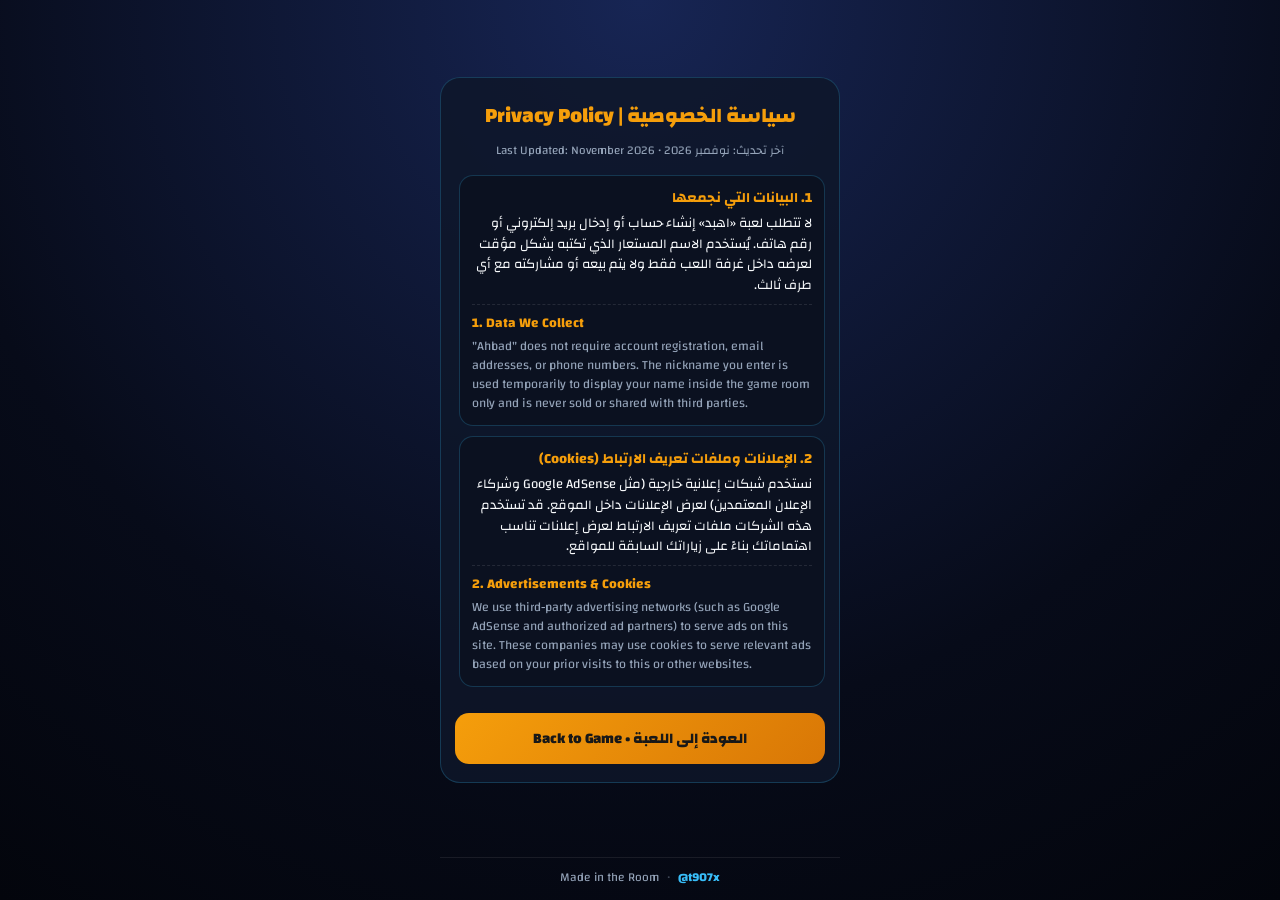
==== commit 02473657: "add" ====
--- a/privacy.html
+++ b/privacy.html
@@ -64,6 +64,8 @@
       font-size: 0.84rem;
     }
   </style>
+  <script async src="https://pagead2.googlesyndication.com/pagead/js/adsbygoogle.js?client=ca-pub-3209690944379221"
+     crossorigin="anonymous"></script>
 </head>
 <body>
 
--- a/style.css
+++ b/style.css
@@ -1,838 +1,953 @@
 /* =========================================================
-   إعدادات الألوان والمقاسات العامة (عدّل هنا لتغيير شكل اللعبة)
+   إعدادات الهوية البصرية الجديدة للعبة اهبد (Dark Arcade Neon)
    ========================================================= */
 @import url('https://fonts.googleapis.com/css2?family=Changa:wght@500;700;800&display=swap');
-@import url('https://fonts.googleapis.com/css2?family=Cairo:wght@600;700;900&display=swap');
 @import url('https://fonts.googleapis.com/css2?family=Lalezar&display=swap');
-@import url('https://fonts.googleapis.com/css2?family=Lemonada:wght@700&display=swap');
-
- :root {                                                              /* حاوية المتغيرات العامة للموقع بالكامل */
-  --bg-main: #141b35;                                                /* لون خلفية الصفحة الرئيسية */
-  --bg-card: #180d0f;                                                /* لون خلفية البطاقات والمربعات */
-  --bg-input: #181c1a;                                               /* لون خلفية خانات الكتابة والقوائم */
-  --border-color: #1f2937;                                           /* لون الحدود الافتراضي للعناصر */
-  --text-main: #f8fafc;                                              /* لون النصوص الأساسية الفاتح */
-  --text-muted: #94a3b8;                                             /* لون النصوص الثانوية والفرعية */
-  --primary: #fec195;                                                /* اللون الأساسي للأزرار الرئيسية */
-  --primary-hover: #1d4ed8;                                          /* لون الزر الأساسي عند تمرير الفأرة عليه */
-  --gold: #f59e0b;                                                   /* اللون الذهبي للمربعات المضاعفة والفائزين */
-  --danger: #ef4444;                                                 /* لون رسائل الخطأ والتنبيهات وزر الحذف */
-  --radius-lg: 16px;                                                 /* درجة استدارة زوايا البطاقات الكبيرة */
-  --radius-md: 12px;                                                 /* درجة استدارة زوايا الأزرار والمربعات */
---font-family: 'Changa', sans-serif;                               /* نوع الخط المستخدم في كامل اللعبة */                                                                 /* نوع الخط المستخدم في كامل اللعبة */
-}                                                                    /* نهاية تعريف المتغيرات */
-
-/* =========================================================
-   تنسيقات أساسية للصفحة
-   ========================================================= */
-* {                                                                  /* تحديد جميع عناصر الصفحة بدون استثناء */
-  box-sizing: border-box;                                            /* حساب الحواف والمسافات الداخلية ضمن عرض العنصر */
-  margin: 0;                                                         /* تصفير الهوامش الخارجية الافتراضية للمتصفح */
-  padding: 0;                                                        /* تصفير المسافات الداخلية الافتراضية للمتصفح */
-}                                                                    /* نهاية التنسيق العام */
+
+:root {
+  --bg-main: #070b19;
+  --bg-card: rgba(15, 23, 42, 0.85);
+  --bg-input: #0b1120;
+  --border-color: rgba(56, 189, 248, 0.22);
+  --text-main: #f8fafc;
+  --text-muted: #94a3b8;
+  --primary: #f59e0b;
+  --primary-glow: rgba(245, 158, 11, 0.45);
+  --cyan: #38bdf8;
+  --gold: #fbbf24;
+  --danger: #ef4444;
+  --success: #10b981;
+  --radius-lg: 20px;
+  --radius-md: 14px;
+  --font-family: 'Changa', sans-serif;
+}
+
+* {
+  box-sizing: border-box;
+  margin: 0;
+  padding: 0;
+}
+
 body {
-  background-color: var(--bg-main);
+  background: radial-gradient(circle at 50% 0%, #172554 0%, #070b19 65%, #03050c 100%);
   color: var(--text-main);
   font-family: var(--font-family);
-  min-height: 100vh;
+  min-height: 100dvh;
   display: flex;
   justify-content: center;
-  align-items: center;          /* يثبّت الشاشة من الأعلى بدل المنتصف */
-  padding: 30px 16px 16px;          /* 30px هو الهامش العلوي الصغير (عدّله براحتك) */
+  align-items: flex-start;
+  padding: 10px 14px 12px;
   user-select: none;
+  overflow-x: hidden;
+}
+
+/* شبكة خلفية مضيئة */
+.bg-grid-glow {
+  position: fixed;
+  inset: 0;
+  background-image:
+    linear-gradient(rgba(56, 189, 248, 0.04) 1px, transparent 1px),
+    linear-gradient(90deg, rgba(56, 189, 248, 0.04) 1px, transparent 1px);
+  background-size: 28px 28px;
+  pointer-events: none;
+  z-index: 0;
+}
+
+#bg-words-layer {
+  position: fixed;
+  inset: 0;
+  overflow: hidden;
+  pointer-events: none;
+  z-index: 0;
+}
+
+.bg-scatter-word {
+  position: absolute;
+  color: #38bdf8;
+  opacity: 0.05;
+  font-weight: 800;
+  white-space: nowrap;
 }
 
 .app-container {
   width: 100%;
-  max-width: 390px;                 /* تصغير عرض الشاشة (كانت 480px) */
-  min-height: 80vh;                 /* تصغير ارتفاع الشاشة (كانت 92vh) */
+  max-width: 400px;
+  min-height: calc(100dvh - 22px);
   display: flex;
   flex-direction: column;
   justify-content: space-between;
-}
-.hidden {                                                            /* كلاس مخصص لإخفاء الشاشات غير النشطة */
-  display: none !important;                                          /* إخفاء العنصر تماماً وإعطاؤه الأولوية القصوى */
-}                                                                    /* نهاية كلاس الإخفاء */
+  position: relative;
+  z-index: 1;
+}
+
+.hidden {
+  display: none !important;
+}
 
 /* =========================================================
-   البطاقات والمدخلات والأزرار
+   البطاقات الزجاجية والشعار
    ========================================================= */
-
-.title-main {                                                        /* تنسيق العنوان الرئيسي الكبير */
-  font-size: 3rem;                                                 /* حجم الخط الكبير للعنوان */
-  font-weight: 100;                                                  /* سماكة الخط (عريض جداً) */
-  text-align: center;                                                /* توسيط النص أفقياً */
-  margin-bottom: 6px;      
-  font-family: 'Lalezar', cursive;                                          /* مسافة خارجية أسفل العنوان */
-}                                                                    /* نهاية تنسيق العنوان */
-
-.subtitle {                                                          /* تنسيق النص الوصفي أسفل العنوان */
-  font-size: 0.85rem;                                                /* حجم خط أصغر للوصف */
-  color: var(--text-muted);                                          /* لون النص الثانوي الباهت */
-  text-align: center;                                                /* توسيط النص أفقياً */
-  margin-bottom: 20px;                                               /* مسافة خارجية تفصله عما تحته */
-}                                                                    /* نهاية تنسيق الوصف */
-
-.form-group {                                                        /* حاوية تجمع عنوان الخانة ومربع الإدخال */
-  margin-bottom: 14px;                                               /* مسافة خارجية أسفل المجموعة */
-}                                                                    /* نهاية حاوية الإدخال */
-
-.form-label {                                                        /* تنسيق عنوان خانة الإدخال */
-  display: block;                                                    /* جعل العنوان يأخذ سطراً مستقلاً لوحده */
-  font-size: 0.85rem;                                                /* حجم خط عنوان الخانة */
-  color: var(--text-muted);                                          /* لون النص الثانوي */
-  margin-bottom: 6px;                                                /* مسافة صغيرة بين العنوان ومربع الكتابة */
-  font-weight: 600;                                                  /* سماكة خط متوسطة */
-}                                                                    /* نهاية عنوان الخانة */
-
-.input-field {                                                       /* تنسيق مربعات كتابة الاسم والكود والإجابة */
-  width: 100%;                                                       /* جعل مربع الكتابة يملأ كامل العرض المتاح */
-  background-color: var(--bg-input);                                 /* لون خلفية مربع الكتابة */
-  border: 2px solid var(--border-color);                             /* إطار حول مربع الكتابة بسماكة 2 بكسل */
-  border-radius: var(--radius-md);                                   /* تدوير زوايا مربع الكتابة */
-  padding: 12px 14px;                                                /* مسافة داخلية (12 أعلى/أسفل، 14 يمين/يسار) */
-  color: var(--text-main);                                           /* لون النص الذي يكتبه اللاعب */
-  font-size: 1rem;                                                   /* حجم الخط داخل مربع الكتابة */
-  outline: none;                                                     /* إزالة الإطار الأزرق الافتراضي للمتصفح عند النقر */
-  transition: border-color 0.2s;                                     /* جعل تغير لون الإطار ناعماً خلال 0.2 ثانية */
-}                                                                    /* نهاية تنسيق مربع الكتابة */
-
-.input-field:focus {                                                 /* حالة مربع الكتابة عندما يضغط عليه اللاعب للكتابة */
-  border-color: var(--primary);                                      /* تغيير لون الإطار إلى اللون الأساسي */
-}                                                                    /* نهاية حالة التركيز */
-
-.code-input {                                                        /* تنسيق إضافي لخانة إدخال كود الغرفة */
-  text-align: center;                                                /* توسيط الحروف داخل الخانة */
-  letter-spacing: 6px;                                               /* تباعد كبير بين حروف الكود لتسهيل القراءة */
-  font-weight: 800;                                                  /* جعل خط الكود عريضاً */
-  text-transform: uppercase;                                         /* تحويل الحروف الإنجليزية تلقائياً إلى كبيرة */
-  font-size: 1.2rem;                                                 /* تكبير حجم خط الكود */
-}                                                                    /* نهاية تنسيق خانة الكود */
-
-.btn {                                                               /* التنسيق الأساسي المشترك لكل الأزرار */
-  width: 100%;                                                       /* جعل الزر يمتد على كامل العرض */
-  border: none;                                                      /* إزالة الحدود الافتراضية للأزرار */
-  border-radius: var(--radius-md);                                   /* تدوير زوايا الزر */
-  padding: 13px 16px;                                                /* حجم الزر الداخلي (الارتفاع والعرض) */
-  font-size: 1rem;                                                   /* حجم الخط داخل الزر */
-  font-weight: 700;                                                  /* سماكة الخط داخل الزر */
-  cursor: pointer;                                                   /* تحويل مؤشر الفأرة إلى شكل يد عند الوقوف عليه */
-  transition: transform 0.1s, opacity 0.2s, background-color 0.2s;   /* حركة ناعمة عند الضغط أو تغيير اللون */
-  color: #fff;                                                       /* لون النص أبيض داخل جميع الأزرار */
-}                                                                    /* نهاية التنسيق الأساسي للأزرار */
-
-.btn:active {                                                        /* تأثير اللحظة التي يُضغط فيها على الزر */
-  transform: scale(0.98);                                            /* تصغير الزر بنسبة 2% ليعطي إحساس الضغطة */
-}                                                                    /* نهاية تأثير الضغط */
-
-.btn:disabled {                                                      /* شكل الزر عندما يكون معطلاً (غير قابل للضغط) */
-  opacity: 0.45;                                                     /* جعل الزر شفافاً بنسبة 45% */
-  cursor: not-allowed;                                               /* إظهار علامة المنع على مؤشر الفأرة */
-  transform: none;                                                   /* إلغاء حركة التصغير عند الضغط */
-}                                                                    /* نهاية حالة التعطيل */
-
-.btn-primary {                                                       /* تنسيق الزر الأساسي (إنشاء غرفة / بدء / حجز) */
-  background-color: var(--primary);                                  /* تلوين الزر باللون الأساسي */
-}                                                                    /* نهاية الزر الأساسي */
-
-.btn-primary:hover:not(:disabled) {                                  /* عند تمرير الفأرة على الزر الأساسي وهو مفعّل */
-  background-color: var(--primary-hover);                            /* تغميق لون الزر قليلاً */
-}                                                                    /* نهاية تأثير التمرير */
-
-.btn-secondary {                                                     /* تنسيق الزر الثانوي (دخول / نسخ / إضافة بوت) */
-  background-color: #1e293b;                                         /* لون خلفية رمادي مزرق داكن */
-  border: 1px solid #334155;                                         /* إطار رفيع حول الزر الثانوي */
-}                                                                    /* نهاية الزر الثانوي */
-
-.btn-secondary:hover:not(:disabled) {                                /* عند تمرير الفأرة على الزر الثانوي */
-  background-color: #334155;                                         /* تفتيح لون الخلفية قليلاً */
-}                                                                    /* نهاية تأثير التمرير */
-
-.btn-success {                                                       /* تنسيق زر النجاح الأخضر (ابدأ المباراة) */
-  background-color: #059669;                                         /* لون خلفية أخضر */
-}                                                                    /* نهاية زر النجاح */
-
-.btn-success:hover:not(:disabled) {                                  /* عند تمرير الفأرة على الزر الأخضر */
-  background-color: #047857;                                         /* تغميق اللون الأخضر قليلاً */
-}                                                                    /* نهاية تأثير التمرير */
-
-.btn-sm {                                                            /* تنسيق الأزرار الصغيرة (نسخ الكود / خروج) */
-  width: auto;                                                       /* جعل عرض الزر على قد النص فقط وليس كاملاً */
-  padding: 6px 12px;                                                 /* تقليل المساحة الداخلية ليصبح صغيراً */
-  font-size: 0.8rem;                                                 /* تصغير حجم الخط */
-  border-radius: 8px;                                                /* تدوير خفيف للزوايا */
-}                                                                    /* نهاية الأزرار الصغيرة */
-
-.divider {                                                           /* الخط الفاصل الذي يتوسطه نص "أو انضم بكود" */
-  display: flex;                                                     /* تفعيل الترتيب المرن لوضع الخطين يمين ويسار النص */
-  align-items: center;                                               /* محاذاة الخطين في منتصف ارتفاع النص */
-  text-align: center;                                                /* توسيط النص */
-  color: var(--text-muted);                                          /* لون النص الثانوي */
-  font-size: 0.8rem;                                                 /* حجم خط صغير */
-  margin: 18px 0;                                                    /* مسافة أعلى وأسفل الخط الفاصل */
-}                                                                    /* نهاية الخط الفاصل */
-
-.divider::before,                                                    /* الخط الأيمن قبل النص */
-.divider::after {                                                    /* الخط الأيسر بعد النص */
-  content: '';                                                       /* إنشاء عنصر فارغ لرسم الخط */
-  flex: 1;                                                           /* جعل كل خط يتمدد ليأخذ نصف المساحة المتبقية */
-  border-bottom: 1px solid var(--border-color);                      /* رسم الخط السفلي الرفيع */
-}                                                                    /* نهاية رسم الخطين */
-
-.divider span {                                                      /* النص الموجود في منتصف الخط الفاصل */
-  padding: 0 10px;                                                   /* ترك مسافة يمين ويسار النص عن الخطين */
-}                                                                    /* نهاية تنسيق نص الفاصل */
-
-.join-row {                                                          /* صف يجمع خانة كتابة الكود وزر الدخول بجانب بعض */
-  display: flex;                                                     /* وضع الخانة والزر في صف أفقي واحد */
-  gap: 8px;                                                          /* مسافة 8 بكسل بين الخانة والزر */
-}                                                                    /* نهاية صف الانضمام */
-
-.join-row .btn {                                                     /* زر الدخول داخل صف الانضمام */
-  width: 40%;                                                        /* جعل عرض الزر 40% والباقي لخانة الكود */
-}                                                                    /* نهاية عرض زر الدخول */
+.glass-panel {
+  background: var(--bg-card);
+  backdrop-filter: blur(12px);
+  border: 1px solid var(--border-color);
+  border-radius: var(--radius-lg);
+  padding: 18px 16px;
+  margin: auto 0;
+  box-shadow: 0 18px 40px rgba(0, 0, 0, 0.55), inset 0 1px 0 rgba(255, 255, 255, 0.08);
+}
+
+.brand-logo-wrap {
+  display: flex;
+  justify-content: center;
+  margin-bottom: 6px;
+}
+
+.ahbed-svg-logo {
+  width: 245px;
+  height: auto;
+  animation: floatLogo 3.5s ease-in-out infinite;
+}
+
+@keyframes floatLogo {
+  0%, 100% { transform: translateY(0); }
+  50% { transform: translateY(-4px); }
+}
+
+.mini-header-badge {
+  display: inline-block;
+  margin: 0 auto 8px;
+  background: rgba(56, 189, 248, 0.14);
+  border: 1px solid rgba(56, 189, 248, 0.35);
+  color: var(--cyan);
+  font-size: 0.78rem;
+  font-weight: 800;
+  padding: 3px 12px;
+  border-radius: 99px;
+}
+
+.section-heading {
+  text-align: center;
+  font-size: 1.5rem;
+  font-weight: 900;
+  color: #fff;
+  margin-bottom: 4px;
+}
+
+.subtitle {
+  font-size: 0.84rem;
+  color: var(--text-muted);
+  text-align: center;
+  margin-bottom: 14px;
+}
 
 /* =========================================================
-   شاشة غرفة الانتظار (Lobby)
+   لوحة التوب 3 والقواعد
    ========================================================= */
-.room-header {                                                       /* الصندوق العلوي الذي يعرض كود الغرفة */
-  background-color: var(--bg-input);                                 /* لون خلفية الصندوق */
-  border: 1px dashed #3b82f6;                                        /* إطار متقطع باللون الأزرق */
-  border-radius: var(--radius-md);                                   /* تدوير الزوايا */
-  padding: 14px;                                                     /* مسافة داخلية */
-  text-align: center;                                                /* توسيط المحتوى */
-  margin-bottom: 16px;                                               /* مسافة أسفل الصندوق */
-}                                                                    /* نهاية رأس الغرفة */
-
-.room-code-display {                                                 /* تنسيق حروف كود الغرفة الكبير (مثل ABCD) */
-  font-size: 2rem;                                                   /* حجم خط كبير جداً وواضح */
-  font-weight: 900;                                                  /* أقصى سماكة للخط */
-  letter-spacing: 8px;                                               /* تباعد عريض بين الحروف */
-  color: #60a5fa;                                                    /* لون أزرق فاتح مميز */
-  margin: 6px 0;                                                     /* مسافة أعلى وأسفل الكود */
-}                                                                    /* نهاية تنسيق عرض الكود */
-
-.players-status-bar {                                                /* الشريط الذي يعرض عدد اللاعبين المتصلين */
-  display: flex;                                                     /* وضع العنوان والعداد في صف واحد */
-  justify-content: space-between;                                    /* دفع العنوان لليمين والعداد لليسار */
-  align-items: center;                                               /* محاذاة عمودية في المنتصف */
-  font-size: 0.85rem;                                                /* حجم الخط */
-  margin-bottom: 10px;                                               /* مسافة أسفل الشريط */
-  color: var(--text-muted);                                          /* لون النص الثانوي */
-}                                                                    /* نهاية شريط حالة اللاعبين */
-
-.players-list {                                                      /* قائمة اللاعبين داخل غرفة الانتظار */
-  list-style: none;                                                  /* إزالة النقاط السوداء الافتراضية للقوائم */
-  display: flex;                                                     /* تفعيل الترتيب المرن */
-  flex-direction: column;                                            /* ترتيب اللاعبين تحت بعض عمودياً */
-  gap: 8px;                                                          /* مسافة 8 بكسل بين كل لاعب والآخر */
-  margin-bottom: 16px;                                               /* مسافة أسفل القائمة */
-}                                                                    /* نهاية قائمة اللاعبين */
-
-.player-item {                                                       /* بطاقة كل لاعب داخل قائمة الغرفة */
-  display: flex;                                                     /* وضع اسم اللاعب وزر الحذف في صف واحد */
-  justify-content: space-between;                                    /* دفع الاسم لليمين وزر الحذف لليسار */
-  align-items: center;                                               /* محاذاة العناصر في المنتصف عمودياً */
-  background-color: var(--bg-input);                                 /* لون خلفية بطاقة اللاعب */
-  border: 1px solid var(--border-color);                             /* إطار رفيع حول البطاقة */
-  padding: 10px 14px;                                                /* مسافة داخلية */
-  border-radius: var(--radius-md);                                   /* تدوير الزوايا */
-  font-weight: 700;                                                  /* خط عريض لاسم اللاعب */
-  font-size: 0.95rem;                                                /* حجم خط الاسم */
-}                                                                    /* نهاية بطاقة اللاعب */
-
-.player-info {                                                       /* حاوية تجمع دائرة اللون واسم اللاعب وشارته */
-  display: flex;                                                     /* ترتيبها أفقياً بجانب بعض */
-  align-items: center;                                               /* محاذاتها في المنتصف */
-  gap: 10px;                                                         /* مسافة 10 بكسل بين اللون والاسم والشارة */
-}                                                                    /* نهاية معلومات اللاعب */
-
-.color-dot {                                                         /* الدائرة الصغيرة التي توضح لون كل لاعب */
-  width: 14px;                                                       /* عرض الدائرة */
-  height: 14px;                                                      /* ارتفاع الدائرة */
-  border-radius: 50%;                                                /* جعل الشكل دائرياً تماماً */
-  display: inline-block;                                             /* السماح بتحديد العرض والارتفاع */
-}                                                                    /* نهاية دائرة اللون */
-
-.badge {                                                             /* الشارة الصغيرة (مثل: المضيف / أنت / رقم الغرفة) */
-  font-size: 0.72rem;                                                /* حجم خط صغير للشارة */
-  padding: 2px 8px;                                                  /* مسافة داخلية صغيرة */
-  border-radius: 99px;                                               /* جعل حواف الشارة دائرية بالكامل (كبسولة) */
-  background-color: #1e293b;                                         /* لون خلفية الشارة */
-  color: #cbd5e1;                                                    /* لون نص الشارة */
-}                                                                    /* نهاية الشارة */
-
-.remove-player-btn {                                                 /* زر علامة (✕) لإزالة لاعب تجريبي من الغرفة */
-  background: none;                                                  /* بدون خلفية */
-  border: none;                                                      /* بدون إطار */
-  color: var(--danger);                                              /* لون أحمر لعلامة الحذف */
-  font-weight: bold;                                                 /* خط عريض */
-  cursor: pointer;                                                   /* شكل يد عند التمرير */
-  font-size: 1rem;                                                   /* حجم العلامة */
-  padding: 2px 6px;                                                  /* توسيع مساحة الضغط حول العلامة */
-}                                                                    /* نهاية زر الإزالة */
-
-.lobby-actions {                                                     /* حاوية أزرار التحكم أسفل غرفة الانتظار */
-  display: flex;                                                     /* تفعيل الترتيب المرن */
-  flex-direction: column;                                            /* ترتيب الأزرار فوق بعضها */
-  gap: 10px;                                                         /* مسافة 10 بكسل بين كل زر والآخر */
-}                                                                    /* نهاية حاوية أزرار الغرفة */
+.top3-box {
+  background: linear-gradient(145deg, rgba(245, 158, 11, 0.08), rgba(15, 23, 42, 0.7));
+  border: 1px solid rgba(251, 191, 36, 0.25);
+  border-radius: 14px;
+  padding: 10px 12px;
+  margin: 8px auto 12px;
+}
+
+.top3-title {
+  font-size: 0.84rem;
+  font-weight: 800;
+  color: var(--gold);
+  margin-bottom: 7px;
+  text-align: center;
+}
+
+.top3-list {
+  list-style: none;
+  display: flex;
+  flex-direction: column;
+  gap: 5px;
+}
+
+.top3-item {
+  display: flex;
+  justify-content: space-between;
+  align-items: center;
+  background: rgba(2, 6, 23, 0.55);
+  padding: 5px 10px;
+  border-radius: 8px;
+  font-size: 0.82rem;
+  font-weight: 700;
+}
+
+.top3-score {
+  color: var(--gold);
+  font-weight: 800;
+}
+
+.rules-list {
+  list-style: none;
+  display: flex;
+  flex-direction: column;
+  gap: 8px;
+  margin-bottom: 16px;
+}
+
+.rule-item {
+  display: flex;
+  align-items: flex-start;
+  gap: 9px;
+  background: rgba(2, 6, 23, 0.5);
+  border: 1px solid rgba(255, 255, 255, 0.07);
+  border-radius: 12px;
+  padding: 10px;
+  font-size: 0.82rem;
+  line-height: 1.45;
+}
+
+.rule-icon {
+  font-size: 1.15rem;
+}
+
+.gold-text {
+  color: var(--gold);
+  font-weight: 800;
+}
 
 /* =========================================================
-   ألوان اللاعبين الخمسة (من لاعب 1 إلى لاعب 5)
+   الأزرار والمدخلات (طابع Arcade 3D)
    ========================================================= */
-.player-bg-0 { background-color: #2563eb; border-color: #60a5fa; }   /* لون مربعات اللاعب الأول (أزرق) */
-.player-bg-1 { background-color: #e11d48; border-color: #fb7185; }   /* لون مربعات اللاعب الثاني (وردي) */
-.player-bg-2 { background-color: #059669; border-color: #34d399; }   /* لون مربعات اللاعب الثالث (أخضر) */
-.player-bg-3 { background-color: #d97706; border-color: #fbbf24; }   /* لون مربعات اللاعب الرابع (برتقالي) */
-.player-bg-4 { background-color: #7c3aed; border-color: #a78bfa; }   /* لون مربعات اللاعب الخامس (بنفسجي) */
-
-.dot-0 { background-color: #3b82f6; }                                /* دائرة لون اللاعب الأول (أزرق) */
-.dot-1 { background-color: #f43f5e; }                                /* دائرة لون اللاعب الثاني (وردي) */
-.dot-2 { background-color: #10b981; }                                /* دائرة لون اللاعب الثالث (أخضر) */
-.dot-3 { background-color: #f59e0b; }                                /* دائرة لون اللاعب الرابع (برتقالي) */
-.dot-4 { background-color: #8b5cf6; }                                /* دائرة لون اللاعب الخامس (بنفسجي) */
-
-/* =========================================================
-   شاشة اللعب والشبكة
-   ========================================================= */
-.top-bar {                                                           /* الشريط العلوي أثناء اللعب (الجولة / الغرفة / المتبقي) */
-  display: flex;                                                     /* وضع العناصر الثلاثة في صف واحد */
-  justify-content: space-between;                                    /* توزيعها بالتساوي على أطراف الشريط */
-  align-items: center;                                               /* محاذاة عمودية في المنتصف */
-  font-size: 0.85rem;                                                /* حجم الخط */
-  color: var(--text-muted);                                          /* لون النص الثانوي */
-  margin-bottom: 10px;                                               /* مسافة أسفل الشريط */
-}                                                                    /* نهاية الشريط العلوي */
-
-.remaining-badge {                                                   /* نص عدد المربعات المتبقية في الجولة */
-  color: var(--gold);                                                /* تلوينه بالذهبي للفت الانتباه */
-  font-weight: 800;                                                  /* خط عريض */
-}                                                                    /* نهاية نص المتبقي */
-
-.scoreboard {                                                        /* لوحة عرض نقاط جميع اللاعبين */
-  display: grid;                                                     /* تفعيل نظام الشبكة لتقسيم الأعمدة بالتساوي */
-  gap: 6px;                                                          /* مسافة 6 بكسل بين بطاقة كل لاعب والآخر */
-  margin-bottom: 14px;                                               /* مسافة أسفل لوحة النقاط */
-}                                                                    /* نهاية لوحة النقاط */
-
-.score-card {                                                        /* بطاقة نقاط اللاعب الواحد في الأعلى */
-  background-color: var(--bg-card);                                  /* لون خلفية البطاقة */
-  border: 2px solid var(--border-color);                             /* إطار بسماكة 2 بكسل */
-  border-radius: var(--radius-md);                                   /* تدوير الزوايا */
-  padding: 6px 4px;                                                  /* مسافة داخلية مدمجة */
-  text-align: center;                                                /* توسيط الاسم والنقاط */
-}                                                                    /* نهاية بطاقة النقاط */
-
-.score-card.border-0 { border-color: #3b82f6; }                      /* لون إطار بطاقة اللاعب الأول (أزرق) */
-.score-card.border-1 { border-color: #f43f5e; }                      /* لون إطار بطاقة اللاعب الثاني (وردي) */
-.score-card.border-2 { border-color: #10b981; }                      /* لون إطار بطاقة اللاعب الثالث (أخضر) */
-.score-card.border-3 { border-color: #f59e0b; }                      /* لون إطار بطاقة اللاعب الرابع (برتقالي) */
-.score-card.border-4 { border-color: #8b5cf6; }                      /* لون إطار بطاقة اللاعب الخامس (بنفسجي) */
-
-.score-name {                                                        /* اسم اللاعب داخل بطاقة النقاط */
-  font-size: 0.75rem;                                                /* خط صغير ليناسب وجود 5 لاعبين بجانب بعض */
-  color: var(--text-muted);                                          /* لون النص الثانوي */
-  white-space: nowrap;                                               /* منع نزول الاسم لسطر ثانٍ */
-  overflow: hidden;                                                  /* إخفاء أي حروف زائدة عن عرض البطاقة */
-  text-overflow: ellipsis;                                           /* وضع ثلاث نقاط (...) إذا كان الاسم طويلاً */
-}                                                                    /* نهاية اسم اللاعب */
-
-.score-val {                                                         /* رقم نقاط اللاعب */
-  font-size: 1.15rem;                                                /* حجم خط كبير وواضح للرقم */
-  font-weight: 900;                                                  /* أقصى سماكة للرقم */
-  margin-top: 2px;                                                   /* مسافة صغيرة فوق الرقم */
-}                                                                    /* نهاية رقم النقاط */
-
-.question-box {                                                      /* الصندوق الذي يعرض التصنيف والسؤال الحالي */
-  background-color: var(--bg-card);                                  /* لون خلفية صندوق السؤال */
-  border: 1px solid var(--border-color);                             /* إطار رفيع حول الصندوق */
-  border-radius: var(--radius-lg);                                   /* تدوير الزوايا */
-  padding: 16px;                                                     /* مسافة داخلية */
-  text-align: center;                                                /* توسيط النص */
-  margin-bottom: 14px;                                               /* مسافة أسفل صندوق السؤال */
-}                                                                    /* نهاية صندوق السؤال */
-
-.category-tag {                                                      /* شارة اسم التصنيف (مثل: كشتة وبر / سيارات) */
-  display: inline-block;                                             /* جعل الخلفية على مقاس النص فقط */
-  background-color: rgba(37, 99, 235, 0.2);                          /* خلفية زرقاء شفافة */
-  color: #93c5fd;                                                    /* لون نص أزرق فاتح */
-  font-size: 0.78rem;                                                /* حجم خط التصنيف */
-  font-weight: 700;                                                  /* خط عريض */
-  padding: 3px 12px;                                                 /* مسافة داخلية */
-  border-radius: 99px;                                               /* حواف دائرية بالكامل */
-  margin-bottom: 6px;                                                /* مسافة بين التصنيف والسؤال */
-}                                                                    /* نهاية شارة التصنيف */
-
-.question-text {                                                     /* نص السؤال المطلوب الإجابة عليه */
-  font-size: 1.2rem;                                                 /* حجم خط السؤال */
-  font-weight: 800;                                                  /* خط عريض */
-  line-height: 1.4;                                                  /* تباعد مريح بين أسطر السؤال */
-}                                                                    /* نهاية نص السؤال */
-
-/* شبكة الـ 12 مربع */
-.squares-grid {                                                      /* حاوية شبكة المربعات الـ 12 */
-  display: grid;                                                     /* تفعيل نظام الشبكة */
-  grid-template-columns: repeat(3, 1fr);                             /* تقسيم الشبكة إلى 3 أعمدة متساوية العرض */
-  gap: 10px;                                                         /* مسافة 10 بكسل بين كل مربع والآخر */
-  margin-bottom: 14px;                                               /* مسافة أسفل الشبكة */
-}                                                                    /* نهاية شبكة المربعات */
-
-.square-cell {                                                       /* تنسيق المربع الواحد وهو فارغ */
-  height: 78px;                                                      /* ارتفاع المربع الثابت */
-  border-radius: var(--radius-md);                                   /* تدوير زوايا المربع */
-  border: 2px dashed var(--border-color);                            /* إطار متقطع يوضح أن المربع متاح للحجز */
-  background-color: var(--bg-card);                                  /* لون خلفية المربع */
-  display: flex;                                                     /* تفعيل الترتيب المرن لتوسيط الرقم */
-  flex-direction: column;                                            /* ترتيب المحتوى عمودياً */
-  justify-content: center;                                           /* توسيط عمودي */
-  align-items: center;                                               /* توسيط أفقي */
-  padding: 6px;                                                      /* مسافة داخلية */
-  text-align: center;                                                /* توسيط النص */
-  font-weight: 800;                                                  /* خط عريض لرقم المربع */
-  color: #475569;                                                    /* لون باهت لرقم المربع الفارغ */
-}                                                                    /* نهاية المربع الفارغ */
-
-.square-cell.golden {                                                /* تنسيق المربع الذهبي المضاعف (x2) وهو فارغ */
-  border-color: rgba(245, 158, 11, 0.5);                             /* إطار ذهبي شبه شفاف */
-  background-color: rgba(245, 158, 11, 0.08);                        /* خلفية ذهبية خفيفة جداً */
-  color: var(--gold);                                                /* نص باللون الذهبي */
-  font-size: 0.85rem;                                                /* حجم الخط */
-}                                                                    /* نهاية المربع الذهبي */
-
-.square-cell.claimed {                                               /* شكل المربع بعد أن يحجزه أحد اللاعبين */
-  border-style: solid;                                               /* تحويل الإطار من متقطع إلى متصل */
-  color: #ffffff;                                                    /* جعل النص أبيض ساطعاً */
-  animation: popIn 0.2s ease-out forwards;                           /* تشغيل حركة النبض عند الحجز */
-  box-shadow: 0 4px 12px rgba(0, 0, 0, 0.3);                         /* إضافة ظل خفيف للمربع المحجوز */
-}                                                                    /* نهاية المربع المحجوز */
-
-.claimed-word {                                                      /* الكلمة الصحيحة التي كتبها اللاعب داخل المربع */
-  font-size: 0.9rem;                                                 /* حجم خط الكلمة */
-  line-height: 1.2;                                                  /* تباعد الأسطر إذا كانت الكلمة من كلمتين */
-}                                                                    /* نهاية الكلمة المحجوزة */
-
-.claimed-owner {                                                     /* اسم اللاعب صاحب المربع أسفل الكلمة */
-  font-size: 0.7rem;                                                 /* خط صغير لاسم اللاعب */
-  opacity: 0.9;                                                      /* شفافية خفيفة لتمييزه عن الكلمة */
-  margin-top: 4px;                                                   /* مسافة صغيرة تفصله عن الكلمة */
-}                                                                    /* نهاية اسم صاحب المربع */
-
-@keyframes popIn {                                                   /* تعريف حركة الظهور السريع للمربع عند الحجز */
-  0% { transform: scale(0.85); opacity: 0.5; }                       /* بداية الحركة: المربع أصغر قليلاً وشفاف */
-  100% { transform: scale(1); opacity: 1; }                          /* نهاية الحركة: المربع بحجمه الطبيعي وواضح */
-}                                                                    /* نهاية تعريف الحركة */
-
-/* شريط الإدخال */
-.feedback-msg {                                                      /* سطر رسائل الخطأ (مثل: محجوزة مسبقاً) */
-  height: 22px;                                                      /* حجز ارتفاع ثابت حتى لا تهتز الصفحة عند ظهور رسالة */
-  text-align: center;                                                /* توسيط رسالة الخطأ */
-  font-size: 0.85rem;                                                /* حجم خط الرسالة */
-  font-weight: 700;                                                  /* خط عريض */
-  color: var(--danger);                                              /* لون أحمر للتنبيه */
-  margin-bottom: 4px;                                                /* مسافة صغيرة أسفل الرسالة */
-}                                                                    /* نهاية رسالة الخطأ */
-
-.answer-form {                                                       /* النموذج الذي يجمع خانة الإجابة وزر حجز */
-  display: flex;                                                     /* وضعهما في صف أفقي واحد */
-  gap: 8px;                                                          /* مسافة 8 بكسل بين الخانة والزر */
-}                                                                    /* نهاية نموذج الإجابة */
-
-.answer-form .btn {                                                  /* زر "حجز" بجانب خانة الإجابة */
-  width: 90px;                                                       /* تثبيت عرض الزر على 90 بكسل */
-}                                                                    /* نهاية زر الحجز */
-
-/* =========================================================
-   النافذة المنبثقة لنهاية الجولة / المباراة
-   ========================================================= */
-.modal-overlay {                                                     /* الخلفية المعتمة التي تغطي الشاشة عند انتهاء الجولة */
-  position: fixed;                                                   /* تثبيت الغطاء فوق كامل الشاشة */
-  inset: 0;                                                          /* مد الغطاء من جميع الاتجاهات (أعلى، أسفل، يمين، يسار) */
-  background-color: rgba(0, 0, 0, 0.82);                             /* لون أسود شفاف بنسبة 82% */
-  backdrop-filter: blur(4px);                                        /* إضافة تأثير ضبابي (تغبيش) للخلفية */
-  display: flex;                                                     /* تفعيل الترتيب المرن لتوسيط النافذة */
-  justify-content: center;                                           /* توسيط النافذة أفقياً */
-  align-items: center;                                               /* توسيط النافذة عمودياً */
-  padding: 16px;                                                     /* مسافة أمان من حواف الشاشة */
-  z-index: 50;                                                       /* جعل النافذة فوق جميع عناصر الصفحة */
-}                                                                    /* نهاية الغطاء المعتم */
-
-.modal-box {                                                         /* صندوق النتائج المنبثق في منتصف الشاشة */
-  background-color: var(--bg-card);                                  /* لون خلفية الصندوق */
-  border: 1px solid #334155;                                         /* إطار حول الصندوق */
-  border-radius: var(--radius-lg);                                   /* تدوير الزوايا */
-  padding: 24px;                                                     /* مسافة داخلية */
-  max-width: 380px;                                                  /* أقصى عرض لصندوق النتائج */
-  width: 100%;                                                       /* يملأ العرض المتاح حتى 380 بكسل */
-  text-align: center;                                                /* توسيط النصوص */
-}                                                                    /* نهاية صندوق النتائج */
-
-.modal-title {                                                       /* عنوان النافذة (انتهت الجولة / البطل) */
-  font-size: 1.45rem;                                                /* حجم خط كبير */
-  font-weight: 900;                                                  /* خط عريض جداً */
-  color: var(--gold);                                                /* تلوينه بالذهبي */
-  margin-bottom: 12px;                                               /* مسافة أسفل العنوان */
-}                                                                    /* نهاية عنوان النافذة */
-
-.ranking-list {                                                      /* قائمة ترتيب اللاعبين حسب النقاط */
-  list-style: none;                                                  /* إزالة النقاط الافتراضية للقائمة */
-  margin: 14px 0 20px;                                               /* مسافة أعلى وأسفل القائمة */
-  display: flex;                                                     /* تفعيل الترتيب المرن */
-  flex-direction: column;                                            /* ترتيب اللاعبين عمودياً من الأول للأخير */
-  gap: 8px;                                                          /* مسافة 8 بكسل بين كل لاعب */
-}                                                                    /* نهاية قائمة الترتيب */
-
-.ranking-item {                                                      /* سطر كل لاعب في قائمة الترتيب */
-  display: flex;                                                     /* وضع الاسم يميناً والنقاط يساراً */
-  justify-content: space-between;                                    /* توزيعهما على طرفي السطر */
-  background-color: var(--bg-input);                                 /* لون خلفية السطر */
-  padding: 10px 14px;                                                /* مسافة داخلية */
-  border-radius: 10px;                                               /* تدوير خفيف للزوايا */
-  font-weight: 700;                                                  /* خط عريض */
-  font-size: 0.95rem;                                                /* حجم الخط */
-}                                                                    /* نهاية سطر الترتيب */
-
-/* =========================================================
-   شاشة البداية وشرح القواعد
-   ========================================================= */
-.rules-list {                                                        /* قائمة شرح قواعد اللعبة في شاشة البداية */
-  list-style: none;                                                  /* إزالة النقاط الافتراضية للقائمة */
-  display: flex;                                                     /* تفعيل الترتيب المرن */
-  flex-direction: column;                                            /* ترتيب القواعد تحت بعض عمودياً */
-  gap: 10px;                                                         /* مسافة 10 بكسل بين كل قاعدة */
-  margin: 18px 0 22px;                                               /* مسافة أعلى وأسفل القائمة */
-  text-align: right;                                                 /* محاذاة نص القواعد لليمين */
-}                                                                    /* نهاية قائمة القواعد */
-
-.rule-item {                                                         /* بطاقة كل قاعدة من قواعد اللعبة */
-  display: flex;                                                     /* وضع الأيقونة بجانب نص القاعدة */
-  align-items: flex-start;                                           /* محاذاة الأيقونة مع بداية السطر الأول */
-  gap: 10px;                                                         /* مسافة 10 بكسل بين الأيقونة والنص */
-  background-color: var(--bg-input);                                 /* لون خلفية البطاقة */
-  border: 1px solid var(--border-color);                             /* إطار رفيع حول القاعدة */
-  border-radius: var(--radius-md);                                   /* تدوير الزوايا */
-  padding: 12px;                                                     /* مسافة داخلية */
-  font-size: 0.9rem;                                                 /* حجم خط القاعدة */
-  line-height: 1.5;                                                  /* تباعد مريح بين الأسطر */
-  color: var(--text-main);                                           /* لون النص الأساسي */
-}                                                                    /* نهاية بطاقة القاعدة */
-
-.rule-icon {                                                         /* أيقونة القاعدة (⚡ / 🚫 / ⭐ / 🏆) */
-  font-size: 1.2rem;                                                 /* تكبير حجم الأيقونة قليلاً */
-  flex-shrink: 0;                                                    /* منع انكماش حجم الأيقونة إذا طال النص */
-}                                                                    /* نهاية تنسيق الأيقونة */
-
-.gold-text {                                                         /* تمييز الكلمات المهمة باللون الذهبي داخل الشرح */
-  color: var(--gold);                                                /* تلوين النص بالذهبي */
-  font-weight: 800;                                                  /* جعل الخط عريضاً */
-}                                                                    /* نهاية تمييز النص الذهبي */
-/* =========================================================
-   زر البداية بالتأثير الأول الأصلي (ينطلق عند الضغط)
-   ========================================================= */
-.star-btn {
-  position: relative;
+.arcade-cta-btn {
   width: 100%;
-  padding: 14px 35px;
-  background: #fec195;
+  padding: 14px 20px;
+  border: none;
+  border-radius: var(--radius-md);
+  background: linear-gradient(135deg, #fbbf24 0%, #f59e0b 55%, #ea580c 100%);
+  color: #090d16;
   font-family: inherit;
   font-size: 1.05rem;
-  font-weight: 800;
-  color: #181818;
-  border: 3px solid #fec195;
+  font-weight: 900;
+  cursor: pointer;
+  box-shadow: 0 5px 0 #9a3412, 0 10px 24px var(--primary-glow);
+  transition: transform 0.12s, box-shadow 0.12s;
+}
+
+.arcade-cta-btn:active {
+  transform: translateY(4px);
+  box-shadow: 0 1px 0 #9a3412, 0 4px 12px var(--primary-glow);
+}
+
+.form-group {
+  margin-bottom: 14px;
+}
+
+.form-label {
+  display: block;
+  font-size: 0.84rem;
+  color: var(--text-muted);
+  margin-bottom: 6px;
+  font-weight: 700;
+}
+
+.input-field {
+  width: 100%;
+  background-color: var(--bg-input);
+  border: 2px solid rgba(56, 189, 248, 0.25);
   border-radius: var(--radius-md);
-  box-shadow: 0 0 0 #fec1958c;
-  transition: all 0.3s ease-in-out;
-  cursor: pointer;
-}
-
-/* النجوم مخفية داخل الزر قبل الضغط */
-.star-btn .star-1 {
-  position: absolute;
-  top: 20%;
-  left: 20%;
-  width: 25px;
-  height: auto;
-  filter: drop-shadow(0 0 0 #fffdef);
-  z-index: -5;
-  pointer-events: none;
-  transition: all 1s cubic-bezier(0.05, 0.83, 0.43, 0.96);
-}
-
-.star-btn .star-2 {
-  position: absolute;
-  top: 45%;
-  left: 45%;
-  width: 15px;
-  height: auto;
-  filter: drop-shadow(0 0 0 #fffdef);
-  z-index: -5;
-  pointer-events: none;
-  transition: all 1s cubic-bezier(0, 0.4, 0, 1.01);
-}
-
-.star-btn .star-3 {
-  position: absolute;
-  top: 40%;
-  left: 40%;
-  width: 5px;
-  height: auto;
-  filter: drop-shadow(0 0 0 #fffdef);
-  z-index: -5;
-  pointer-events: none;
-  transition: all 1s cubic-bezier(0, 0.4, 0, 1.01);
-}
-
-.star-btn .star-4 {
-  position: absolute;
-  top: 20%;
-  left: 40%;
-  width: 8px;
-  height: auto;
-  filter: drop-shadow(0 0 0 #fffdef);
-  z-index: -5;
-  pointer-events: none;
-  transition: all 0.8s cubic-bezier(0, 0.4, 0, 1.01);
-}
-
-.star-btn .star-5 {
-  position: absolute;
-  top: 25%;
-  left: 45%;
-  width: 15px;
-  height: auto;
-  filter: drop-shadow(0 0 0 #fffdef);
-  z-index: -5;
-  pointer-events: none;
-  transition: all 0.6s cubic-bezier(0, 0.4, 0, 1.01);
-}
-
-.star-btn .star-6 {
-  position: absolute;
-  top: 5%;
-  left: 50%;
-  width: 5px;
-  height: auto;
-  filter: drop-shadow(0 0 0 #fffdef);
-  z-index: -5;
-  pointer-events: none;
-  transition: all 0.8s ease;
-}
-
-/* شكل الزر وانطلاق النجوم لحظة الضغط */
-.star-btn.clicked {
-  background: transparent;
-  color: #fec195;
-  box-shadow: 0 0 25px #fec1958c;
-}
-
-.star-btn.clicked .star-1 {
-  top: -80%;
-  left: -5%;
-  width: 25px;
-  filter: drop-shadow(0 0 10px #fffdef);
-  z-index: 2;
-}
-
-.star-btn.clicked .star-2 {
-  top: -35%;
-  left: 15%;
-  width: 15px;
-  filter: drop-shadow(0 0 10px #fffdef);
-  z-index: 2;
-}
-
-.star-btn.clicked .star-3 {
-  top: 65%;
-  left: 25%;
-  width: 5px;
-  filter: drop-shadow(0 0 10px #fffdef);
-  z-index: 2;
-}
-
-.star-btn.clicked .star-4 {
-  top: 30%;
-  left: 80%;
-  width: 8px;
-  filter: drop-shadow(0 0 10px #fffdef);
-  z-index: 2;
-}
-
-.star-btn.clicked .star-5 {
-  top: -25%;
-  left: 100%;
-  width: 15px;
-  filter: drop-shadow(0 0 10px #fffdef);
-  z-index: 2;
-}
-
-.star-btn.clicked .star-6 {
-  top: -15%;
-  left: 60%;
-  width: 5px;
-  filter: drop-shadow(0 0 10px #fffdef);
-  z-index: 2;
-}
-
-.star-btn .fil0 {
-  fill: #fffdef;
-}
-/* =========================================================
-   زر إنشاء غرفة ثلاثي الأبعاد (Uiverse)
-   ========================================================= */
-.container-button {
-  display: grid;
-  grid-template-columns: 1fr 1fr 1fr;
-  grid-template-rows: 1fr 1fr;
-  grid-template-areas:
-    "bt-1 bt-2 bt-3"
-    "bt-4 bt-5 bt-6";
-  position: relative;
-  perspective: 800px;
-  padding: 0;
+  padding: 12px 14px;
+  color: #fff;
+  font-family: inherit;
+  font-size: 0.98rem;
+  outline: none;
+  transition: border-color 0.2s, box-shadow 0.2s;
+}
+
+.input-field:focus {
+  border-color: var(--cyan);
+  box-shadow: 0 0 0 3px rgba(56, 189, 248, 0.18);
+}
+
+.input-field:disabled {
+  opacity: 0.5;
+  cursor: not-allowed;
+}
+
+.code-input {
+  text-align: center;
+  letter-spacing: 6px;
+  font-weight: 900;
+  text-transform: uppercase;
+  font-size: 1.15rem;
+}
+
+.btn {
   width: 100%;
-  height: 50px;
-  cursor: pointer;
-  transition: all 0.3s ease-in-out;
-}
-
-.container-button:active {
-  transform: scale(0.96);
-}
-
-.hover {
-  position: absolute;
-  width: 100%;
-  height: 100%;
-  z-index: 200;
-}
-
-.bt-1 { grid-area: bt-1; }
-.bt-2 { grid-area: bt-2; }
-.bt-3 { grid-area: bt-3; }
-.bt-4 { grid-area: bt-4; }
-.bt-5 { grid-area: bt-5; }
-.bt-6 { grid-area: bt-6; }
-
-/* إمالة الزر حسب جهة مرور الفأرة */
-.bt-1:hover ~ .create-3d-btn {
-  transform: rotateX(15deg) rotateY(-15deg) rotateZ(0deg);
-  box-shadow: -2px -2px #18181888;
-}
-.bt-1:hover ~ .create-3d-btn::after {
-  animation: shake 0.5s ease-in-out 0.3s;
-  text-shadow: -2px -2px #18181888;
-}
-
-.bt-3:hover ~ .create-3d-btn {
-  transform: rotateX(15deg) rotateY(15deg) rotateZ(0deg);
-  box-shadow: 2px -2px #18181888;
-}
-.bt-3:hover ~ .create-3d-btn::after {
-  animation: shake 0.5s ease-in-out 0.3s;
-  text-shadow: 2px -2px #18181888;
-}
-
-.bt-4:hover ~ .create-3d-btn {
-  transform: rotateX(-15deg) rotateY(-15deg) rotateZ(0deg);
-  box-shadow: -2px 2px #18181888;
-}
-.bt-4:hover ~ .create-3d-btn::after {
-  animation: shake 0.5s ease-in-out 0.3s;
-  text-shadow: -2px 2px #18181888;
-}
-
-.bt-6:hover ~ .create-3d-btn {
-  transform: rotateX(-15deg) rotateY(15deg) rotateZ(0deg);
-  box-shadow: 2px 2px #18181888;
-}
-.bt-6:hover ~ .create-3d-btn::after {
-  animation: shake 0.5s ease-in-out 0.3s;
-  text-shadow: 2px 2px #18181888;
-}
-
-/* تفريغ الخلفية ورفع النص عند التمرير */
-.hover:hover ~ .create-3d-btn::before {
-  background: transparent;
-}
-
-.hover:hover ~ .create-3d-btn::after {
-  content: "اضغط للإنشاء ✨";
-  top: -85%;
-  transform: translate(-50%, 0);
-  font-size: 1.1rem;
-  color: #fec195;
-}
-
-.create-3d-btn {
-  position: absolute;
-  inset: 0;
-  padding: 0;
-  width: 100%;
-  height: 50px;
-  background: transparent;
-  font-family: inherit;
-  border: 3px solid #fec195;
-  border-radius: var(--radius-md);
-  transition: all 0.3s ease-in-out;
-}
-
-.create-3d-btn::before {
-  content: "";
-  position: absolute;
-  top: 50%;
-  left: 50%;
-  transform: translate(-50%, -50%);
-  width: 100%;
-  height: 100%;
-  background-color: #fec195;
-  border-radius: 9px;
-  transition: all 0.3s ease-in-out;
-  z-index: -1;
-}
-
-.create-3d-btn::after {
-  content: "+ إنشاء غرفة جديدة";
-  position: absolute;
-  top: 50%;
-  left: 50%;
-  transform: translate(-50%, -50%);
-  width: 100%;
-  height: 50px;
-  background-color: transparent;
-  font-size: 1.05rem;
-  font-weight: 800;
-  line-height: 44px;
-  color: #181818;
   border: none;
   border-radius: var(--radius-md);
-  transition: all 0.3s ease-in-out;
-  z-index: 2;
-}
-
-@keyframes shake {
-  0% { left: 47%; }
-  25% { left: 53%; }
-  50% { left: 48%; }
-  75% { left: 52%; }
-  100% { left: 50%; }
-}
+  padding: 12px 16px;
+  font-family: inherit;
+  font-size: 0.96rem;
+  font-weight: 800;
+  cursor: pointer;
+  transition: transform 0.1s, opacity 0.2s;
+  color: #fff;
+}
+
+.btn:active {
+  transform: scale(0.97);
+}
+
+.btn:disabled {
+  opacity: 0.45;
+  cursor: not-allowed;
+  transform: none;
+}
+
+.btn-primary {
+  background: linear-gradient(135deg, #f59e0b, #d97706);
+  color: #090d16;
+}
+
+.btn-secondary {
+  background: #1e293b;
+  border: 1px solid rgba(56, 189, 248, 0.28);
+}
+
+.btn-success {
+  background: linear-gradient(135deg, #10b981, #059669);
+  box-shadow: 0 4px 16px rgba(16, 185, 129, 0.35);
+}
+
+.btn-ghost {
+  background: transparent;
+  border: 1px solid rgba(255, 255, 255, 0.15);
+  color: var(--text-muted);
+}
+
+.btn-sm {
+  width: auto;
+  padding: 6px 12px;
+  font-size: 0.8rem;
+  border-radius: 9px;
+}
+
+.divider {
+  display: flex;
+  align-items: center;
+  text-align: center;
+  color: var(--text-muted);
+  font-size: 0.8rem;
+  margin: 16px 0;
+}
+
+.divider::before,
+.divider::after {
+  content: '';
+  flex: 1;
+  border-bottom: 1px solid rgba(255, 255, 255, 0.1);
+}
+
+.divider span {
+  padding: 0 10px;
+}
+
+.join-row {
+  display: flex;
+  gap: 8px;
+}
+
+.join-row .btn {
+  width: 42%;
+}
+
 /* =========================================================
-   شاشة الانتظار والتحميل بين الصفحات
+   غرفة الانتظار (Lobby)
    ========================================================= */
+.room-header {
+  background: rgba(2, 6, 23, 0.65);
+  border: 1.5px dashed var(--cyan);
+  border-radius: var(--radius-md);
+  padding: 12px;
+  text-align: center;
+  margin-bottom: 14px;
+}
+
+.room-code-display {
+  font-size: 2rem;
+  font-weight: 900;
+  letter-spacing: 8px;
+  color: var(--cyan);
+  text-shadow: 0 0 14px rgba(56, 189, 248, 0.45);
+  margin: 4px 0;
+}
+
+.players-status-bar {
+  display: flex;
+  justify-content: space-between;
+  font-size: 0.84rem;
+  margin-bottom: 8px;
+  color: var(--text-muted);
+}
+
+.players-list {
+  list-style: none;
+  display: flex;
+  flex-direction: column;
+  gap: 7px;
+  margin-bottom: 14px;
+}
+
+.player-item {
+  display: flex;
+  justify-content: space-between;
+  align-items: center;
+  background: rgba(2, 6, 23, 0.6);
+  border: 1px solid rgba(255, 255, 255, 0.08);
+  padding: 9px 12px;
+  border-radius: 12px;
+  font-weight: 700;
+  font-size: 0.92rem;
+}
+
+.player-info {
+  display: flex;
+  align-items: center;
+  gap: 8px;
+}
+
+.color-dot {
+  width: 12px;
+  height: 12px;
+  border-radius: 50%;
+  display: inline-block;
+}
+
+.badge {
+  font-size: 0.7rem;
+  padding: 2px 8px;
+  border-radius: 99px;
+  background: rgba(56, 189, 248, 0.15);
+  color: #bae6fd;
+}
+
+.remove-player-btn {
+  background: none;
+  border: none;
+  color: var(--danger);
+  font-weight: 900;
+  cursor: pointer;
+  font-size: 1rem;
+}
+
+.lobby-actions {
+  display: flex;
+  flex-direction: column;
+  gap: 9px;
+}
+
+/* ألوان اللاعبين */
+.player-bg-0 { background: linear-gradient(135deg, #2563eb, #1d4ed8); border-color: #60a5fa; }
+.player-bg-1 { background: linear-gradient(135deg, #e11d48, #be123c); border-color: #fb7185; }
+.player-bg-2 { background: linear-gradient(135deg, #059669, #047857); border-color: #34d399; }
+.player-bg-3 { background: linear-gradient(135deg, #d97706, #b45309); border-color: #fbbf24; }
+.player-bg-4 { background: linear-gradient(135deg, #7c3aed, #6d28d9); border-color: #a78bfa; }
+
+.dot-0 { background-color: #3b82f6; }
+.dot-1 { background-color: #f43f5e; }
+.dot-2 { background-color: #10b981; }
+.dot-3 { background-color: #f59e0b; }
+.dot-4 { background-color: #8b5cf6; }
+
+/* =========================================================
+   ساحة اللعب (طور الشبكة + طور الأدوار)
+   ========================================================= */
+.game-arena {
+  display: flex;
+  flex-direction: column;
+  justify-content: space-between;
+  flex: 1;
+  margin: 4px 0;
+}
+
+.top-bar {
+  display: flex;
+  justify-content: space-between;
+  align-items: center;
+  gap: 6px;
+  margin-bottom: 10px;
+}
+
+.round-pill {
+  background: rgba(255, 255, 255, 0.08);
+  padding: 4px 10px;
+  border-radius: 99px;
+  font-size: 0.78rem;
+  font-weight: 800;
+}
+
+.mode-pill {
+  background: rgba(56, 189, 248, 0.15);
+  border: 1px solid rgba(56, 189, 248, 0.35);
+  color: var(--cyan);
+  padding: 3px 10px;
+  border-radius: 99px;
+  font-size: 0.74rem;
+  font-weight: 800;
+}
+
+.mode-pill.turn-pill {
+  background: rgba(168, 85, 247, 0.18);
+  border-color: rgba(192, 132, 252, 0.45);
+  color: #e9d5ff;
+}
+
+.remaining-badge {
+  color: var(--gold);
+  font-size: 0.78rem;
+  font-weight: 800;
+}
+
+.scoreboard {
+  display: grid;
+  gap: 6px;
+  margin-bottom: 10px;
+}
+
+.score-card {
+  background: var(--bg-card);
+  border: 2px solid var(--border-color);
+  border-radius: 12px;
+  padding: 5px 4px;
+  text-align: center;
+}
+
+.score-card.border-0 { border-color: #3b82f6; }
+.score-card.border-1 { border-color: #f43f5e; }
+.score-card.border-2 { border-color: #10b981; }
+.score-card.border-3 { border-color: #f59e0b; }
+.score-card.border-4 { border-color: #8b5cf6; }
+
+.score-name {
+  font-size: 0.74rem;
+  color: var(--text-muted);
+  white-space: nowrap;
+  overflow: hidden;
+  text-overflow: ellipsis;
+}
+
+.score-val {
+  font-size: 1.1rem;
+  font-weight: 900;
+}
+
+.question-box {
+  background: linear-gradient(160deg, rgba(30, 41, 59, 0.9), rgba(15, 23, 42, 0.95));
+  border: 1px solid rgba(56, 189, 248, 0.3);
+  border-radius: var(--radius-lg);
+  padding: 13px 14px;
+  text-align: center;
+  margin-bottom: 12px;
+  box-shadow: 0 8px 20px rgba(0, 0, 0, 0.35);
+}
+
+.category-tag {
+  display: inline-block;
+  background: rgba(245, 158, 11, 0.16);
+  color: var(--gold);
+  font-size: 0.76rem;
+  font-weight: 800;
+  padding: 2px 12px;
+  border-radius: 99px;
+  margin-bottom: 5px;
+}
+
+.question-text {
+  font-size: 1.12rem;
+  font-weight: 800;
+  line-height: 1.38;
+}
+
+/* شبكة الـ 12 مربع (جولات 1-5) */
+.squares-grid {
+  display: grid;
+  grid-template-columns: repeat(3, 1fr);
+  gap: 8px;
+  margin-bottom: 10px;
+}
+
+.square-cell {
+  height: 70px;
+  border-radius: 12px;
+  border: 1.5px dashed rgba(148, 163, 184, 0.25);
+  background: rgba(15, 23, 42, 0.75);
+  display: flex;
+  flex-direction: column;
+  justify-content: center;
+  align-items: center;
+  padding: 5px;
+  text-align: center;
+  font-weight: 800;
+  color: #64748b;
+}
+
+.square-cell.golden {
+  border-color: rgba(251, 191, 36, 0.55);
+  background: rgba(245, 158, 11, 0.1);
+  color: var(--gold);
+  font-size: 0.84rem;
+}
+
+.square-cell.claimed {
+  border-style: solid;
+  color: #ffffff;
+  animation: popIn 0.22s ease-out forwards;
+}
+
+.claimed-word {
+  font-size: 0.88rem;
+  line-height: 1.15;
+}
+
+.claimed-owner {
+  font-size: 0.68rem;
+  opacity: 0.92;
+  margin-top: 3px;
+}
+
+/* ساحة الأدوار (جولات 6-10) */
+.turn-arena {
+  margin-bottom: 10px;
+}
+
+.turn-status-card {
+  background: rgba(15, 23, 42, 0.9);
+  border: 1.5px solid var(--cyan);
+  border-radius: 14px;
+  padding: 10px 12px;
+  margin-bottom: 10px;
+}
+
+.turn-top-row {
+  display: flex;
+  justify-content: space-between;
+  align-items: center;
+  margin-bottom: 7px;
+  font-weight: 800;
+  font-size: 0.92rem;
+}
+
+.turn-highlight {
+  color: var(--gold);
+  font-size: 1rem;
+}
+
+.timer-pill {
+  background: rgba(2, 6, 23, 0.8);
+  padding: 3px 10px;
+  border-radius: 99px;
+  font-size: 0.85rem;
+  font-weight: 900;
+  color: var(--cyan);
+}
+
+.timer-bar-bg {
+  width: 100%;
+  height: 7px;
+  background: rgba(255, 255, 255, 0.1);
+  border-radius: 99px;
+  overflow: hidden;
+}
+
+.timer-bar-fill {
+  height: 100%;
+  width: 100%;
+  background: var(--cyan);
+  transition: width 0.25s linear;
+}
+
+.turn-slots-header {
+  font-size: 0.78rem;
+  color: var(--text-muted);
+  margin-bottom: 6px;
+}
+
+.turn-slots-grid {
+  display: flex;
+  flex-direction: column;
+  gap: 6px;
+}
+
+.turn-slot-box {
+  display: flex;
+  justify-content: space-between;
+  align-items: center;
+  background: rgba(15, 23, 42, 0.65);
+  border: 1px solid rgba(255, 255, 255, 0.08);
+  border-radius: 11px;
+  padding: 8px 12px;
+  font-size: 0.84rem;
+}
+
+.turn-slot-box.active-turn {
+  border-color: var(--gold);
+  background: rgba(245, 158, 11, 0.12);
+  box-shadow: 0 0 14px rgba(245, 158, 11, 0.22);
+}
+
+.turn-slot-box.filled {
+  border-color: rgba(16, 185, 129, 0.35);
+}
+
+.slot-num {
+  font-weight: 900;
+  color: var(--text-muted);
+  width: 26px;
+}
+
+.slot-player {
+  display: flex;
+  align-items: center;
+  gap: 7px;
+  font-weight: 800;
+  flex: 1;
+}
+
+.slot-state {
+  font-size: 0.76rem;
+  color: #cbd5e1;
+}
+
+/* أزرار المساعدة الإعلانية + الإدخال */
+.ad-helpers-row {
+  display: grid;
+  grid-template-columns: 1fr 1fr;
+  gap: 8px;
+  margin-bottom: 6px;
+}
+
+.helper-ad-btn {
+  display: flex;
+  align-items: center;
+  justify-content: center;
+  gap: 6px;
+  padding: 8px 10px;
+  border-radius: 10px;
+  border: 1px solid rgba(56, 189, 248, 0.35);
+  background: rgba(15, 23, 42, 0.85);
+  color: #e0f2fe;
+  font-family: inherit;
+  font-size: 0.78rem;
+  font-weight: 800;
+  cursor: pointer;
+}
+
+.helper-ad-btn.skip-btn {
+  border-color: rgba(251, 191, 36, 0.38);
+  color: #fef3c7;
+}
+
+.ad-tag {
+  background: rgba(255, 255, 255, 0.12);
+  font-size: 0.64rem;
+  padding: 1px 6px;
+  border-radius: 6px;
+}
+
+.feedback-msg {
+  height: 20px;
+  text-align: center;
+  font-size: 0.82rem;
+  font-weight: 700;
+  color: var(--gold);
+  margin-bottom: 4px;
+}
+
+.answer-form {
+  display: flex;
+  gap: 8px;
+}
+
+.answer-form .btn {
+  width: 88px;
+}
+
+/* =========================================================
+   النوافذ المنبثقة وكشف إجابات الأدوار
+   ========================================================= */
+.modal-overlay {
+  position: fixed;
+  inset: 0;
+  background-color: rgba(3, 7, 18, 0.86);
+  backdrop-filter: blur(6px);
+  display: flex;
+  justify-content: center;
+  align-items: center;
+  padding: 16px;
+  z-index: 50;
+}
+
+.modal-box {
+  background: #0f172a;
+  border: 1px solid rgba(56, 189, 248, 0.3);
+  border-radius: var(--radius-lg);
+  padding: 20px 18px;
+  max-width: 390px;
+  width: 100%;
+  text-align: center;
+  max-height: 90dvh;
+  overflow-y: auto;
+}
+
+.modal-title {
+  font-size: 1.35rem;
+  font-weight: 900;
+  color: var(--gold);
+  margin-bottom: 10px;
+}
+
+.turn-reveal-box {
+  background: rgba(2, 6, 23, 0.65);
+  border: 1px solid rgba(255, 255, 255, 0.1);
+  border-radius: 12px;
+  padding: 10px;
+  margin-bottom: 12px;
+  text-align: right;
+}
+
+.turn-reveal-title {
+  font-size: 0.82rem;
+  font-weight: 800;
+  color: var(--cyan);
+  margin-bottom: 6px;
+}
+
+.turn-reveal-list {
+  list-style: none;
+  display: flex;
+  flex-direction: column;
+  gap: 5px;
+}
+
+.reveal-item {
+  display: flex;
+  justify-content: space-between;
+  align-items: center;
+  padding: 6px 9px;
+  border-radius: 8px;
+  font-size: 0.8rem;
+}
+
+.reveal-item.rev-ok {
+  background: rgba(16, 185, 129, 0.15);
+  border: 1px solid rgba(16, 185, 129, 0.35);
+}
+
+.reveal-item.rev-bad {
+  background: rgba(239, 68, 68, 0.14);
+  border: 1px solid rgba(239, 68, 68, 0.3);
+}
+
+.ranking-list {
+  list-style: none;
+  margin: 10px 0 14px;
+  display: flex;
+  flex-direction: column;
+  gap: 7px;
+}
+
+.ranking-item {
+  display: flex;
+  justify-content: space-between;
+  background: rgba(2, 6, 23, 0.65);
+  padding: 9px 12px;
+  border-radius: 10px;
+  font-weight: 800;
+  font-size: 0.9rem;
+}
+
+.ad-countdown-circle {
+  width: 64px;
+  height: 64px;
+  margin: 0 auto;
+  border-radius: 50%;
+  border: 3px solid var(--cyan);
+  display: flex;
+  align-items: center;
+  justify-content: center;
+  font-size: 1.7rem;
+  font-weight: 900;
+  color: var(--gold);
+  box-shadow: 0 0 20px rgba(56, 189, 248, 0.35);
+}
+
+/* =========================================================
+   الإعلانات والفوتر والتحميل
+   ========================================================= */
+.ad-slot {
+  display: flex;
+  justify-content: center;
+  align-items: center;
+  width: 100%;
+  margin: 8px auto;
+  overflow: hidden;
+}
+
+.ad-banner-top {
+  min-height: 50px;
+  background: rgba(15, 23, 42, 0.55);
+  border: 1px dashed rgba(56, 189, 248, 0.25);
+  border-radius: 12px;
+}
+
+.ad-banner-box {
+  min-height: 50px;
+  margin-top: 12px;
+}
+
+.ad-banner-modal {
+  min-height: 50px;
+  margin: 10px auto 12px;
+}
+
+.ad-placeholder {
+  display: inline-flex;
+  align-items: center;
+  justify-content: center;
+  width: 320px;
+  max-width: 100%;
+  height: 50px;
+  font-size: 0.74rem;
+  color: rgba(255, 255, 255, 0.4);
+  background: rgba(255, 255, 255, 0.03);
+  border: 1px dashed rgba(255, 255, 255, 0.15);
+  border-radius: 8px;
+}
+
+.app-footer {
+  margin-top: 8px;
+  padding-top: 8px;
+  border-top: 1px solid rgba(255, 255, 255, 0.08);
+  display: flex;
+  justify-content: center;
+  align-items: center;
+  gap: 8px;
+  font-size: 0.76rem;
+  color: var(--text-muted);
+}
+
+.footer-dot { opacity: 0.4; }
+.telegram-link { color: var(--cyan); text-decoration: none; font-weight: 700; }
+
 .loading-overlay {
   position: fixed;
   inset: 0;
-  background-color: rgba(9, 13, 22, 0.88);
-  backdrop-filter: blur(6px);
+  background: rgba(7, 11, 25, 0.9);
   display: flex;
   flex-direction: column;
   justify-content: center;
   align-items: center;
-  gap: 16px;
-  z-index: 999; /* أعلى من جميع الأزرار والطبقات */
-}
-
-/* شبكة المربعات الأربعة المتحركة */
+  gap: 14px;
+  z-index: 999;
+}
+
 .loader-squares {
   display: grid;
   grid-template-columns: repeat(2, 18px);
@@ -842,104 +957,55 @@
 .loader-squares span {
   width: 18px;
   height: 18px;
-  background-color: #fec195;
+  background: var(--gold);
   border-radius: 4px;
   animation: squarePulse 0.9s infinite ease-in-out;
 }
 
-.loader-squares span:nth-child(2) { animation-delay: 0.15s; }
-.loader-squares span:nth-child(3) { animation-delay: 0.3s; }
-.loader-squares span:nth-child(4) { animation-delay: 0.45s; }
-
-.loading-text {
-  color: #fec195;
-  font-weight: 800;
-  font-size: 1rem;
-  letter-spacing: 0.5px;
+@keyframes popIn {
+  0% { transform: scale(0.85); opacity: 0.5; }
+  100% { transform: scale(1); opacity: 1; }
 }
 
 @keyframes squarePulse {
-  0%, 100% {
-    transform: scale(0.75);
-    opacity: 0.4;
-  }
-  50% {
-    transform: scale(1.1);
-    opacity: 1;
-  }
-}
-
-.game-logo {
-  width: 150px;              /* عرض اللوقو (عدّل الرقم للتكبير أو التصغير) */
-  height: auto;              /* يحافظ على أبعاد الصورة بدون مطّ */
-  display: block;            /* يحوّل الصورة لكتلة مستقلة لتوسيطها */
-  margin: 0 auto 12px;       /* توسيط اللوقو أفقياً وترك مسافة أسفله */
-  border-radius: 16px;       /* تدوير خفيف للزوايا */
-}
-/* =========================================================
-   ضبط مقاس الجوال + الإعلان العلوي + الفوتر السفلي
-   ========================================================= */
-body {
-  align-items: flex-start !important;      /* تثبيت الشاشة من الأعلى ومنع نزولها */
-  min-height: 100dvh;
-  padding: 10px 14px 12px !important;
-}
-
-.app-container {
-  min-height: calc(100dvh - 22px) !important; /* ملء شاشة الجوال بالضبط */
-  display: flex;
-  flex-direction: column;
-  justify-content: space-between;
-}
-
-.card {
-  margin: auto 0 !important;               /* توسيط البطاقة بين الإعلان والفوتر */
-}
-
-#game-screen {
-  min-height: auto !important;
-  flex: 1;
-  margin: 4px 0;
-}
-
-.ad-banner-top {
-  width: 100%;
-  min-height: 50px;
-  margin-bottom: 10px;
-  background-color: rgba(24, 13, 15, 0.55);
-  border: 1px dashed rgba(254, 193, 149, 0.28);
-  border-radius: var(--radius-md);
-  display: flex;
-  justify-content: center;
-  align-items: center;
-  overflow: hidden;
-  flex-shrink: 0;
-}
-
-.ad-placeholder {
-  font-size: 0.75rem;
-  color: rgba(255, 255, 255, 0.35);
-}
-
-.app-footer {
-  margin-top: 10px;
-  padding-top: 8px;
-  border-top: 1px solid rgba(255, 255, 255, 0.08);
-  display: flex;
-  justify-content: center;
-  align-items: center;
-  gap: 8px;
-  font-size: 0.78rem;
-  color: var(--text-muted);
-  flex-shrink: 0;
-}
-
-.footer-dot {
-  opacity: 0.4;
-}
-
-.telegram-link {
-  color: var(--primary);
-  text-decoration: none;
-  font-weight: 700;
+  0%, 100% { transform: scale(0.75); opacity: 0.4; }
+  50% { transform: scale(1.1); opacity: 1; }
+}
+
+@keyframes prankShake {
+  0%, 100% { transform: translateX(0); }
+  20%, 60% { transform: translateX(-8px); }
+  40%, 80% { transform: translateX(8px); }
+}
+.round-clock-pill {
+  background: rgba(56, 189, 248, 0.14);
+  border: 1px solid rgba(56, 189, 248, 0.4);
+  color: #38bdf8;
+  padding: 3px 10px;
+  border-radius: 99px;
+  font-size: 0.82rem;
+  font-weight: 900;
+  font-variant-numeric: tabular-nums;
+}
+
+.round-clock-pill.clock-urgent {
+  background: rgba(239, 68, 68, 0.2);
+  border-color: #ef4444;
+  color: #fca5a5;
+  animation: clockPulse 0.7s infinite alternate;
+}
+
+@keyframes clockPulse {
+  from { transform: scale(1); }
+  to { transform: scale(1.07); }
+}
+
+.sound-btn {
+  background: rgba(255, 255, 255, 0.08);
+  border: 1px solid rgba(255, 255, 255, 0.16);
+  border-radius: 8px;
+  padding: 3px 7px;
+  font-size: 0.85rem;
+  cursor: pointer;
+  line-height: 1;
 }
